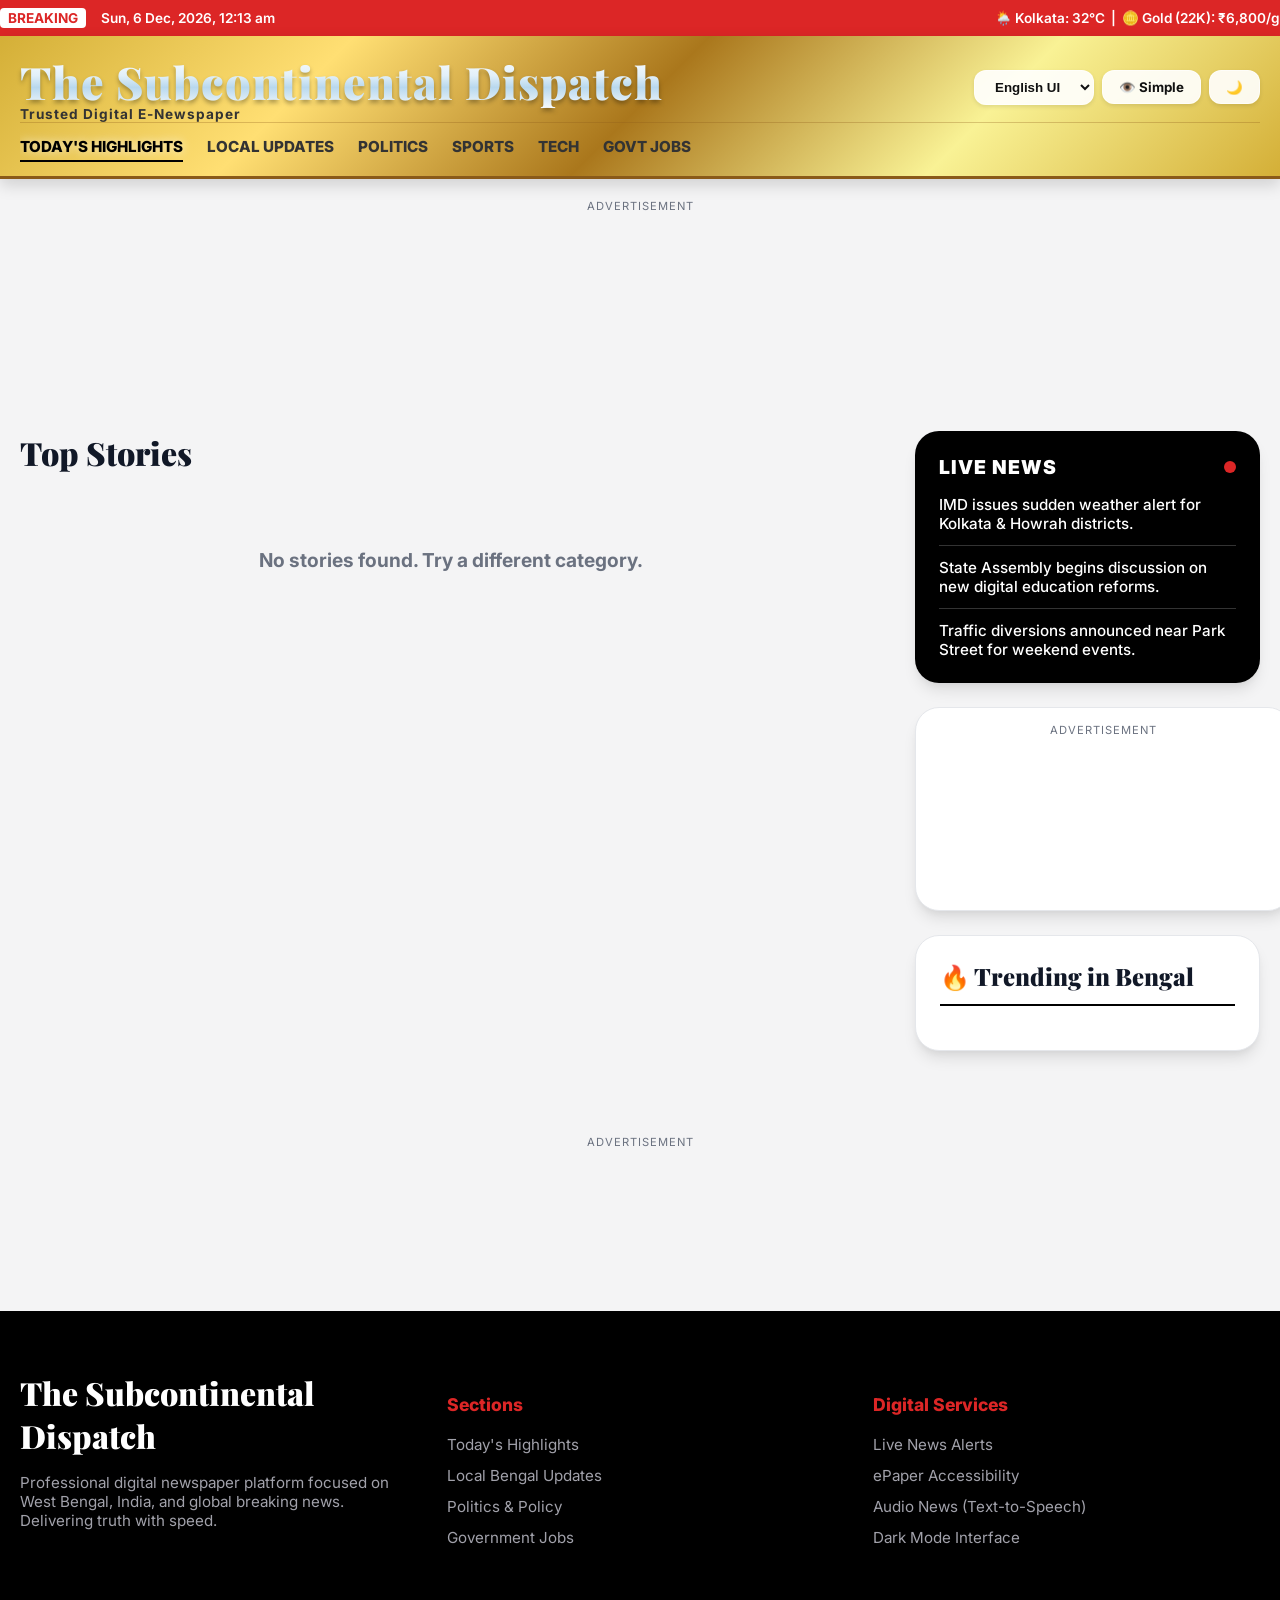
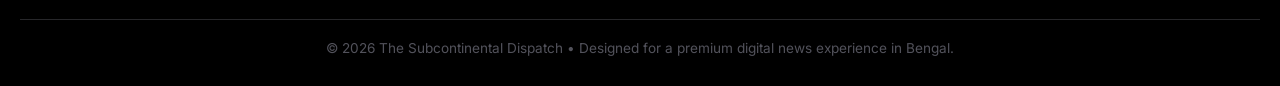
==== index.html @ 753c2399 "Update index.html" ====
<!DOCTYPE html>
<html lang="en">
<head>
<!-- Google tag (gtag.js) -->
<script async src="https://www.googletagmanager.com/gtag/js?id=G-KB0EJKP7YX"></script>
<script>
  window.dataLayer = window.dataLayer || [];
  function gtag(){dataLayer.push(arguments);}
  gtag('js', new Date());

  gtag('config', 'G-KB0EJKP7YX');
</script>
    <meta charset="UTF-8">
    <meta name="viewport" content="width=device-width, initial-scale=1.0">
    <title>The Subcontinental Dispatch | Premium Digital E-Newspaper</title>
    <link rel="preconnect" href="https://fonts.googleapis.com">
    <link rel="preconnect" href="https://fonts.gstatic.com" crossorigin>
    <link href="https://fonts.googleapis.com/css2?family=Playfair+Display:ital,wght@0,700;0,900;1,700&family=Inter:wght@400;500;600;700;900&family=Tiro+Bangla:ital@0;1&display=swap" rel="stylesheet">

    <style>
        :root {
            --bg: #f4f4f5; /* Softer modern background */
            --surface: #ffffff;
            --text-main: #111827;
            --text-muted: #6b7280;
            --border: #e5e7eb;
            --primary: #000000;
            --accent: #dc2626; /* Premium Breaking Red */
            --radius: 16px;
            --radius-lg: 24px;
            --shadow: 0 10px 15px -3px rgba(0,0,0,0.1), 0 4px 6px -2px rgba(0,0,0,0.05);
        }

        [data-theme="dark"] {
            --bg: #09090b; --surface: #18181b; --text-main: #f9fafb; --text-muted: #a1a1aa; --border: #27272a; --primary: #ffffff;
        }

        body.simple-mode { font-size: 120%; --radius: 8px; --radius-lg: 12px; }
        body.simple-mode .news-grid { grid-template-columns: 1fr !important; }

        body {
            font-family: 'Inter', 'Tiro Bangla', sans-serif;
            background-color: var(--bg); color: var(--text-main);
            margin: 0; padding: 0; transition: background-color 0.3s, color 0.3s;
        }

        a { text-decoration: none; color: inherit; }
        ul { list-style: none; padding: 0; margin: 0; }
        button { cursor: pointer; border: none; outline: none; font-family: 'Inter', sans-serif;}
        .container { max-width: 1280px; margin: 0 auto; padding: 0 20px; }

        /* 1. NEW TOP BREAKING BAR */
        .breaking-bar {
            background-color: var(--accent); color: white; font-size: 0.85rem; padding: 8px 0;
            display: flex; justify-content: space-between; align-items: center; font-weight: 600;
        }
        .breaking-bar span { display: flex; gap: 15px; align-items: center; }

        /* 2. HEADER (Kept your premium gold) */
        header { 
            position: sticky; top: 0; z-index: 100; 
            background: linear-gradient(135deg, #D4AF37 0%, #FFDF73 25%, #AA771C 50%, #F9F295 75%, #D4AF37 100%);
            border-bottom: 3px solid #8A5A19; box-shadow: 0 6px 15px rgba(0, 0, 0, 0.15);
        }

        .logo { 
            font-family: 'Playfair Display', serif; font-size: 2.8rem; font-weight: 900; letter-spacing: 1px; 
            background: linear-gradient(180deg, #FFFFFF 0%, #E2F0F9 40%, #B8D8EE 60%, #FFFFFF 100%);
            -webkit-background-clip: text; -webkit-text-fill-color: transparent;
            filter: drop-shadow(0px 3px 2px rgba(0,0,0,0.3));
        }

        .nav-actions { display: flex; gap: 8px; align-items: center; }
        .nav-actions button, .nav-actions select { 
            padding: 8px 16px; border-radius: 12px; border: 1px solid rgba(255,255,255,0.6); 
            background: rgba(255, 255, 255, 0.9); color: #111; font-weight: 700; box-shadow: 0 2px 4px rgba(0,0,0,0.1);
        }

        .category-nav { 
            display: flex; gap: 24px; overflow-x: auto; padding: 14px 0; border-top: 1px solid rgba(138, 90, 25, 0.3); scrollbar-width: none; 
        }
        .category-nav li { 
            font-weight: 800; font-size: 0.95rem; cursor: pointer; color: #333333; text-transform: uppercase; 
        }
        .category-nav li.active { color: #000000; text-shadow: 0 0 10px rgba(255, 255, 255, 0.8); border-bottom: 2px solid #000; padding-bottom: 4px;}

        /* 3. MAIN LAYOUT & GRID */
        .main-layout { display: grid; grid-template-columns: 1fr; gap: 32px; padding: 40px 20px; max-width: 1280px; margin: 0 auto; }
        @media (min-width: 1024px) { .main-layout { grid-template-columns: 2.5fr 1fr; } }

        .news-grid { display: grid; grid-template-columns: 1fr; gap: 24px; }
        @media (min-width: 768px) { .news-grid { grid-template-columns: repeat(2, 1fr); } }

        /* 4. MODERN CARDS */
        .card { 
            background: var(--surface); border-radius: var(--radius); overflow: hidden; 
            border: 1px solid var(--border); transition: all 0.3s ease; position: relative;
        }
        .card:hover { transform: translateY(-6px); box-shadow: var(--shadow); }
        .card-img { width: 100%; height: 220px; object-fit: cover; background: var(--border); }
        .card-tag { position: absolute; top: 16px; left: 16px; background: var(--accent); color: white; padding: 4px 12px; border-radius: 20px; font-size: 0.75rem; font-weight: 800; text-transform: uppercase; z-index: 10; }

        .card-content { padding: 20px; display: flex; flex-direction: column; height: calc(100% - 220px); box-sizing: border-box; }
        .card-title { font-family: 'Playfair Display', serif; font-size: 1.4rem; margin: 0 0 12px 0; line-height: 1.3; font-weight: 900;}
        .card-summary { font-size: 0.95rem; color: var(--text-muted); margin-bottom: 20px; display: -webkit-box; -webkit-line-clamp: 2; -webkit-box-orient: vertical; overflow: hidden; line-height: 1.6;}
        .card-footer { margin-top: auto; display: flex; justify-content: space-between; align-items: center; }
        .read-btn { background: var(--primary); color: var(--bg); padding: 8px 16px; border-radius: 8px; font-weight: 600; font-size: 0.85rem;}

        /* 5. HERO CARD (From the React UI) */
        .card.hero { grid-column: 1 / -1; display: block; border: none; box-shadow: var(--shadow); border-radius: var(--radius-lg); height: 450px; }
        .card.hero .card-img { height: 100%; width: 100%; position: absolute; top: 0; left: 0; }
        .hero-overlay { position: absolute; inset: 0; background: linear-gradient(to top, rgba(0,0,0,0.95) 0%, rgba(0,0,0,0.4) 50%, transparent 100%); z-index: 1; }
        .hero-content { position: absolute; bottom: 0; left: 0; padding: 40px; z-index: 2; color: white; width: 100%; box-sizing: border-box;}
        .hero-content .card-title { color: white; font-size: 2.5rem; max-width: 800px; text-shadow: 0 2px 4px rgba(0,0,0,0.5); }
        .hero-content .card-summary { color: #e5e7eb; max-width: 600px; font-size: 1.1rem; }

        /* 6. SIDEBAR & LIVE NEWS BOX */
        .sidebar-section { background: var(--surface); border-radius: var(--radius-lg); padding: 24px; border: 1px solid var(--border); margin-bottom: 24px; box-shadow: var(--shadow); }
        .sidebar-section h3 { font-family: 'Playfair Display', serif; margin-top: 0; border-bottom: 2px solid var(--primary); padding-bottom: 12px; margin-bottom: 20px; font-size: 1.5rem; font-weight: 900;}

        .live-box { background: #000000; color: white; border-radius: var(--radius-lg); padding: 24px; margin-bottom: 24px; box-shadow: var(--shadow); }
        [data-theme="dark"] .live-box { background: #111; border: 1px solid #333; }
        .live-header { display: flex; justify-content: space-between; align-items: center; margin-bottom: 16px; }
        .live-pulse { width: 12px; height: 12px; background: var(--accent); border-radius: 50%; animation: pulse 2s infinite; }
        @keyframes pulse { 0% { box-shadow: 0 0 0 0 rgba(220, 38, 38, 0.7); } 70% { box-shadow: 0 0 0 10px rgba(220, 38, 38, 0); } 100% { box-shadow: 0 0 0 0 rgba(220, 38, 38, 0); } }
        .live-item { border-bottom: 1px solid #333; padding-bottom: 12px; margin-bottom: 12px; font-size: 0.95rem; font-weight: 500; }
        .live-item:last-child { border-bottom: none; margin-bottom: 0; padding-bottom: 0; }

        /* 7. PREMIUM FOOTER */
        footer { background: #000000; color: white; padding: 60px 20px 30px; margin-top: 40px; }
        [data-theme="dark"] footer { background: #050505; border-top: 1px solid #222; }
        .footer-grid { display: grid; grid-template-columns: 1fr; gap: 40px; max-width: 1280px; margin: 0 auto; }
        @media (min-width: 768px) { .footer-grid { grid-template-columns: repeat(3, 1fr); } }
        .footer-logo { font-family: 'Playfair Display', serif; font-size: 2rem; font-weight: 900; margin-bottom: 16px; }
        .footer-col h4 { font-size: 1.1rem; font-weight: 800; margin-bottom: 20px; color: var(--accent); }
        .footer-col p, .footer-col li { color: #a1a1aa; font-size: 0.95rem; margin-bottom: 12px; }
        .footer-bottom { text-align: center; color: #52525b; font-size: 0.85rem; margin-top: 60px; padding-top: 20px; border-top: 1px solid #27272a; }

        /* Modals and Loaders */
        .modal-overlay { position: fixed; top: 0; left: 0; width: 100%; height: 100%; background: var(--bg); z-index: 2000; overflow-y: auto; display: none; }
        .modal-overlay.active { display: block; }
        .modal-header { display: flex; justify-content: space-between; padding: 16px 24px; border-bottom: 1px solid var(--border); position: sticky; top: 0; background: var(--bg); z-index: 2000; }
        .modal-content { max-width: 800px; margin: 40px auto; padding: 0 24px; }
        .modal-content h1 { font-family: 'Playfair Display', serif; font-size: 2.5rem; margin-bottom: 16px; font-weight: 900;}
        .voice-btn { background: var(--accent); color: white; padding: 12px 24px; border-radius: 20px; font-weight: bold; display: flex; align-items: center; gap: 8px; margin-bottom: 20px; box-shadow: var(--shadow); }
        .loader { grid-column: 1/-1; text-align: center; padding: 50px; font-weight: bold; color: var(--text-muted); font-size: 1.2rem;}

        .ad-container { text-align: center; padding: 20px 0; width: 100%; }
        .ad-label { font-size: 0.7rem; color: var(--text-muted); text-transform: uppercase; letter-spacing: 1px; display: block; margin-bottom: 8px;}
    </style>
    <script src="https://cdn.onesignal.com/sdks/web/v16/OneSignalSDK.page.js" defer></script>
<script>
  window.OneSignalDeferred = window.OneSignalDeferred || [];
  OneSignalDeferred.push(async function(OneSignal) {
    await OneSignal.init({
      appId: "1aeb177b-0a74-4d6c-85bf-d0d365ae7881",
    });
  });
</script>
</head>
<body>

    <div class="breaking-bar container">
        <span>
            <strong style="background: white; color: var(--accent); padding: 2px 8px; border-radius: 4px;">BREAKING</strong>
            <span id="liveDateTime">📅 Loading time...</span>
        </span>
        <span class="hidden-mobile">
            🌦️ Kolkata: 32°C &nbsp;|&nbsp; 🪙 Gold (22K): ₹6,800/g
        </span>
    </div>

    <header>
        <div class="container" style="padding-top: 16px;">
            <div style="display: flex; justify-content: space-between; align-items: center;">
                <div>
                    <div class="logo">The Subcontinental Dispatch</div>
                    <div style="color: #333; font-size: 0.85rem; font-weight: 700; margin-top:-5px; letter-spacing: 1px;">Trusted Digital E-Newspaper</div>
                </div>
<div class="nav-actions">
                    <select id="uiLangSelector" onchange="switchUILanguage(event)">
                        <option value="en">English UI</option>
                        <option value="bn">বাংলা UI</option>
                        <option value="hi">हिंदी UI</option>
                    </select>
                    <button onclick="toggleSimpleMode()" id="simpleBtn" title="Simple Mode">👁️ <span data-i18n="simple">Simple</span></button>
                    <button onclick="toggleTheme()" id="themeToggle" title="Dark Mode">🌙</button>
                </div>
            </div>

            <ul class="category-nav" id="navMenu">
                <li class="active" onclick="setCategory('India news', this)" data-i18n="highlights">Today's Highlights</li>
                <li onclick="setCategory('West Bengal', this)" data-i18n="local">Local Update</li>
                <li onclick="setCategory('Politics', this)" data-i18n="politics">Politics</li>
                <li onclick="setCategory('Sports', this)" data-i18n="sports">Sports</li>
                <li onclick="setCategory('Technology', this)" data-i18n="tech">Technology</li>
                <li onclick="setCategory('Jobs education', this)" data-i18n="jobs">Govt Jobs</li>
            </ul>
        </div>
    </header>

    <div class="ad-container container">
        <span class="ad-label">Advertisement</span><!-- BEGIN AADS AD UNIT 2437791 -->

<div id="frame" style="width: 100%;margin: auto;position: relative; z-index: 99998;">
          <iframe data-aa='2437791' src='//acceptable.a-ads.com/2437791/?size=Adaptive'
                            style='border:0; padding:0; width:70%; height:auto; overflow:hidden;display: block;margin: auto'></iframe>
        </div>

<!-- END AADS AD UNIT 2437791 -->

    </div>

    <main class="main-layout">

        <div>
            <div style="display: flex; justify-content: space-between; align-items: center; margin-bottom: 24px;">
                <h2 style="font-family: 'Playfair Display', serif; font-size: 2rem; font-weight: 900; margin:0;">Top Stories</h2>
            </div>
            <div class="news-grid" id="mainGrid">
                <div class="loader" data-i18n="loading">Fetching regional updates...</div>
            </div>
        </div>

        <aside class="sidebar">

            <div class="live-box">
                <div class="live-header">
                    <h3 style="margin:0; font-family: 'Inter', sans-serif; font-weight: 900; font-size: 1.2rem; letter-spacing: 1px;">LIVE NEWS</h3>
                    <div class="live-pulse"></div>
                </div>
                <div class="live-item">IMD issues sudden weather alert for Kolkata & Howrah districts.</div>
                <div class="live-item">State Assembly begins discussion on new digital education reforms.</div>
                <div class="live-item">Traffic diversions announced near Park Street for weekend events.</div>
            </div>

            <div class="sidebar-section ad-container" style="padding: 15px;">
                <span class="ad-label">Advertisement</span>
<!-- BEGIN AADS AD UNIT 2437495 -->

<div id="frame" style="width: 100%;margin: auto;position: relative; z-index: 99998;">
          <iframe data-aa='2437495' src='//acceptable.a-ads.com/2437495/?size=Adaptive'
                            style='border:0; padding:0; width:70%; height:auto; overflow:hidden;display: block;margin: auto'></iframe>
        </div>

<!-- END AADS AD UNIT 2437495 -->
            </div>

            <div class="sidebar-section">
                <h3 data-i18n="trending">🔥 Trending in Bengal</h3>
                <div id="trendingSidebar">
                    </div>
            </div>
        </aside>
    </main>

    <div class="ad-container container">
        <span class="ad-label">Advertisement</span>
        <div id="aads-2436973" style="width: 100%; margin: 0 auto; position: relative; z-index: 99999;">
            <iframe data-aa="2436973" src="//acceptable.a-ads.com/2436973?size=Adaptive" style="border:0px; padding:0; width:100%; height:90px; overflow:hidden; background-color: transparent;"></iframe>
        </div>
    </div>

    <footer>
        <div class="footer-grid">
            <div class="footer-col">
                <div class="footer-logo">The Subcontinental Dispatch</div>
                <p>Professional digital newspaper platform focused on West Bengal, India, and global breaking news. Delivering truth with speed.</p>
            </div>
            <div class="footer-col">
                <h4>Sections</h4>
                <ul>
                    <li>Today's Highlights</li>
                    <li>Local Bengal Updates</li>
                    <li>Politics & Policy</li>
                    <li>Government Jobs</li>
                </ul>
            </div>
            <div class="footer-col">
                <h4>Digital Services</h4>
                <ul>
                    <li>Live News Alerts</li>
                    <li>ePaper Accessibility</li>
                    <li>Audio News (Text-to-Speech)</li>
                    <li>Dark Mode Interface</li>
                </ul>
            </div>
        </div>
        <div class="footer-bottom">
            © 2026 The Subcontinental Dispatch • Designed for a premium digital news experience in Bengal.
        </div>
    </footer>

    <div id="articleModal" class="modal-overlay">
        <div class="modal-header">
            <div class="logo" style="font-size: 1.5rem; background: var(--primary); -webkit-text-fill-color: var(--bg);">The Subcontinental Dispatch</div>
            <button onclick="closeModal()" style="font-size: 1.5rem; background:none; border:none; color:var(--text-main);">✕</button>
        </div>
        <div class="modal-content">
            <h1 id="modalTitle">Article Title</h1>
            <button class="voice-btn" onclick="readAloud()" id="voiceBtn">
                🔊 <span data-i18n="listen">Listen to Article</span>
            </button>
            <div class="card-img" id="modalImg" style="height: 400px; margin-bottom: 30px; border-radius: var(--radius-lg); display:none;"></div>
            <div class="modal-body" id="modalBody" style="font-size: 1.15rem; line-height: 1.8;"></div>
        </div>
    </div>

<script>
  // --- 1. UI DICTIONARY ---
    const dictionary = {
        en: {
            highlights: "Today's Highlights", politics: "Politics", sports: "Sports",
            local: "Local Updates", jobs: "Govt Jobs", tech: "Tech", simple: "Simple", 
            listen: "Listen to Article", loading: "Fetching live updates...",
            trending: "🔥 Trending in Bengal", read_more: "Read full story"
        },
        bn: {
            highlights: "আজকের হাইলাইটস", politics: "রাজনীতি", sports: "খেলাধুলা",
            local: "স্থানীয় খবর", jobs: "সরকারি চাকরি", tech: "প্রযুক্তি", simple: "সহজ মোড", 
            listen: "খবরটি শুনুন", loading: "খবর লোড হচ্ছে...",
            trending: "🔥 ট্রেন্ডিং", read_more: "বিস্তারিত পড়ুন"
        },
        hi: {
            highlights: "आज की मुख्य खबरें", politics: "राजनीति", sports: "खेल",
            local: "स्थानीय खबरें", jobs: "सरकारी नौकरी", tech: "प्रौद्योगिकी", simple: "सरल मोड", 
            listen: "खबर सुनें", loading: "लाइव अपडेट प्राप्त कर रहे हैं...",
            trending: "🔥 बंगाल में ट्रेंडिंग", read_more: "पूरी कहानी पढ़ें"
        }
    };

    // Check Chrome Storage for saved language, default to English
    let currentUILang = localStorage.getItem('gazette_lang') || 'en';
    let utterance = null;

    function applyTranslations() {
        document.querySelectorAll('[data-i18n]').forEach(el => {
            const key = el.getAttribute('data-i18n');
            if(dictionary[currentUILang][key]) el.innerText = dictionary[currentUILang][key];
        });
    }

    function switchUILanguage(event) {
        currentUILang = event.target.value;
        localStorage.setItem('gazette_lang', currentUILang); // Save to browser
        applyTranslations();
        fetchNews(currentCategory);
    }

    function toggleSimpleMode() {
        document.body.classList.toggle('simple-mode');
        localStorage.setItem('gazette_simple', document.body.classList.contains('simple-mode'));
    }
    if (localStorage.getItem('gazette_simple') === 'true') toggleSimpleMode();

    function toggleTheme() {
        const body = document.documentElement;
        const newTheme = body.getAttribute('data-theme') === 'dark' ? 'light' : 'dark';
        body.setAttribute('data-theme', newTheme);
        localStorage.setItem('gazette_theme', newTheme);
    }
    if (localStorage.getItem('gazette_theme') === 'dark') document.documentElement.setAttribute('data-theme', 'dark');

    // --- FETCH LOGIC ---
    const GNEWS_KEY = '8d2a825a10e2836e5c8a26affa038680';
    const NEWSDATA_KEY = 'pub_9410f56733d649d0bd05e1204efae7ee';
    let currentCategory = 'India news';

    function setCategory(category, el) {
        document.querySelectorAll('#navMenu li').forEach(li => li.classList.remove('active'));
        if(el) el.classList.add('active');
        currentCategory = category;
        fetchNews(category);
    }

    async function fetchNews(query) {
        document.getElementById('mainGrid').innerHTML = `<div class="loader" data-i18n="loading">${dictionary[currentUILang].loading}</div>`;

        // Both APIs directly support 'en', 'bn', and 'hi'
        const langCode = currentUILang; 
        const safeQuery = encodeURIComponent(query); // Encodes spaces safely for the API

        try {
            const [gnews, newsdata] = await Promise.allSettled([
                fetch(`https://gnews.io/api/v4/search?q=${safeQuery}&lang=${langCode}&country=in&apikey=${GNEWS_KEY}`, { cache: 'no-store' }).then(r=>r.json()),
                fetch(`https://newsdata.io/api/1/news?apikey=${NEWSDATA_KEY}&q=${safeQuery}&language=${langCode}&country=in`, { cache: 'no-store' }).then(r=>r.json())
            ]);

            let articles = [];
            if(gnews.status === 'fulfilled' && gnews.value.articles) {
                articles.push(...gnews.value.articles.map(a => ({ title: a.title, source: a.source.name, url: a.url, img: a.image, content: a.content || a.description })));
            }
            if(newsdata.status === 'fulfilled' && newsdata.value.results) {
                articles.push(...newsdata.value.results.map(a => ({ title: a.title, source: a.source_id, url: a.link, img: a.image_url, content: a.description })));
            }

            articles = articles.filter(a => a.title);
            renderArticles(articles);
        } catch (e) {
            document.getElementById('mainGrid').innerHTML = '<div class="loader">Failed to load news. API quotas may be exceeded.</div>';
        }
    }

    // --- RENDER COMBINED ---
    function renderArticles(articles) {
        const grid = document.getElementById('mainGrid');
        const sidebar = document.getElementById('trendingSidebar');
        grid.innerHTML = ''; sidebar.innerHTML = '';

        if(articles.length === 0) {
            grid.innerHTML = `<div class="loader">No stories found. Try a different category.</div>`; return;
        }

        articles.slice(0, 8).forEach((article, idx) => {
            const el = document.createElement('div');
            const safeArticle = JSON.stringify(article).replace(/'/g, "&#39;");

            if (idx === 0) {
                el.className = 'card hero';
                const imgStyle = article.img ? `background: url(${article.img}) center/cover;` : `background: #333;`;
                el.innerHTML = `
                    <div class="card-img" style="${imgStyle}"></div>
                    <div class="hero-overlay"></div>
                    <div class="card-tag">Top Story</div>
                    <div class="hero-content" style="cursor:pointer;" onclick='openArticle(${safeArticle})'>
                        <span style="color: var(--accent); font-weight: 800; text-transform: uppercase; letter-spacing: 1px; margin-bottom: 8px; display: block;">${article.source}</span>
                        <h2 class="card-title">${article.title}</h2>
                        <p class="card-summary">${article.content || ''}</p>
                    </div>
                `;
            } else {
                el.className = 'card';
                const imgHtml = article.img ? `<img src="${article.img}" class="card-img" loading="lazy">` : `<div class="card-img" style="display:flex;align-items:center;justify-content:center;color:#999;">No Image</div>`;
                el.innerHTML = `
                    <div style="position:relative; cursor:pointer;" onclick='openArticle(${safeArticle})'>
                        <span class="card-tag">${article.source}</span>
                        ${imgHtml}
                    </div>
                    <div class="card-content">
                        <h3 class="card-title" style="cursor:pointer; font-size:1.2rem;" onclick='openArticle(${safeArticle})'>${article.title}</h3>
                        <p class="card-summary">${article.content || ''}</p>
                        <div class="card-footer">
                            <span class="read-btn" style="cursor:pointer;" onclick='openArticle(${safeArticle})'>${dictionary[currentUILang].read_more} →</span>
                        </div>
                    </div>
                `;
            }
            grid.appendChild(el);
        });

        articles.slice(8, 13).forEach((article, i) => {
            sidebar.innerHTML += `
            <div style="display: flex; gap: 16px; padding: 16px 0; border-bottom: 1px solid var(--border); cursor:pointer; align-items: center;" onclick="window.open('${article.url}')">
                <span style="font-size: 1.5rem; font-weight: 900; color: var(--border);">0${i + 1}</span>
                <div>
                    <h4 style="margin: 0 0 4px 0; font-size: 0.95rem; line-height: 1.4;">${article.title}</h4>
                    <span style="font-size:0.75rem; color:var(--accent); font-weight:bold;">${article.source}</span>
                </div>
            </div>`;
        });
    }

    function readAloud() {
        const text = document.getElementById('modalBody').innerText || document.getElementById('modalTitle').innerText;
        if(window.speechSynthesis.speaking) {
            window.speechSynthesis.cancel();
            document.getElementById('voiceBtn').innerHTML = `🔊 <span data-i18n="listen">${dictionary[currentUILang].listen}</span>`;
            return;
        }
        utterance = new SpeechSynthesisUtterance(text);

        // Dynamic Voice Language Support
        let locale = 'en-IN';
        if(currentUILang === 'bn') locale = 'bn-IN';
        if(currentUILang === 'hi') locale = 'hi-IN';
        utterance.lang = locale; 

        window.speechSynthesis.speak(utterance);
        document.getElementById('voiceBtn').innerHTML = `⏸️ Stop Listening`;
        utterance.onend = () => { document.getElementById('voiceBtn').innerHTML = `🔊 <span data-i18n="listen">${dictionary[currentUILang].listen}</span>`; };
    }

    function openArticle(article) {
        document.getElementById('modalTitle').innerText = article.title;
        const imgEl = document.getElementById('modalImg');
        if (article.img) { imgEl.style.background = `url(${article.img}) center/cover no-repeat`; imgEl.style.display = 'block'; } 
        else { imgEl.style.display = 'none'; }
        document.getElementById('modalBody').innerHTML = article.content ? article.content + `<br><br><a href="${article.url}" target="_blank" style="color:var(--accent); font-weight:bold;">${dictionary[currentUILang].read_more} on Original Site →</a>` : `<a href="${article.url}" target="_blank" style="color:var(--accent); font-weight:bold;">${dictionary[currentUILang].read_more} on Original Site →</a>`;
        document.getElementById('articleModal').classList.add('active');
        document.body.style.overflow = 'hidden';
    }

    function closeModal() {
        document.getElementById('articleModal').classList.remove('active');
        document.body.style.overflow = 'auto';
        if(window.speechSynthesis) window.speechSynthesis.cancel();
    }

    function updateClock() {
        const now = new Date();
        const options = { weekday: 'short', year: 'numeric', month: 'short', day: 'numeric', hour: '2-digit', minute: '2-digit' };
        let locale = 'en-IN';
        if(currentUILang === 'bn') locale = 'bn-IN';
        if(currentUILang === 'hi') locale = 'hi-IN';
        document.getElementById('liveDateTime').innerText = now.toLocaleString(locale, options);
    }

    setInterval(updateClock, 1000); updateClock();

    // Boot up the page with saved settings
    window.onload = () => {
        document.getElementById('uiLangSelector').value = currentUILang;
        applyTranslations();
        fetchNews(currentCategory);
    };
    </script>

</body>
</html>
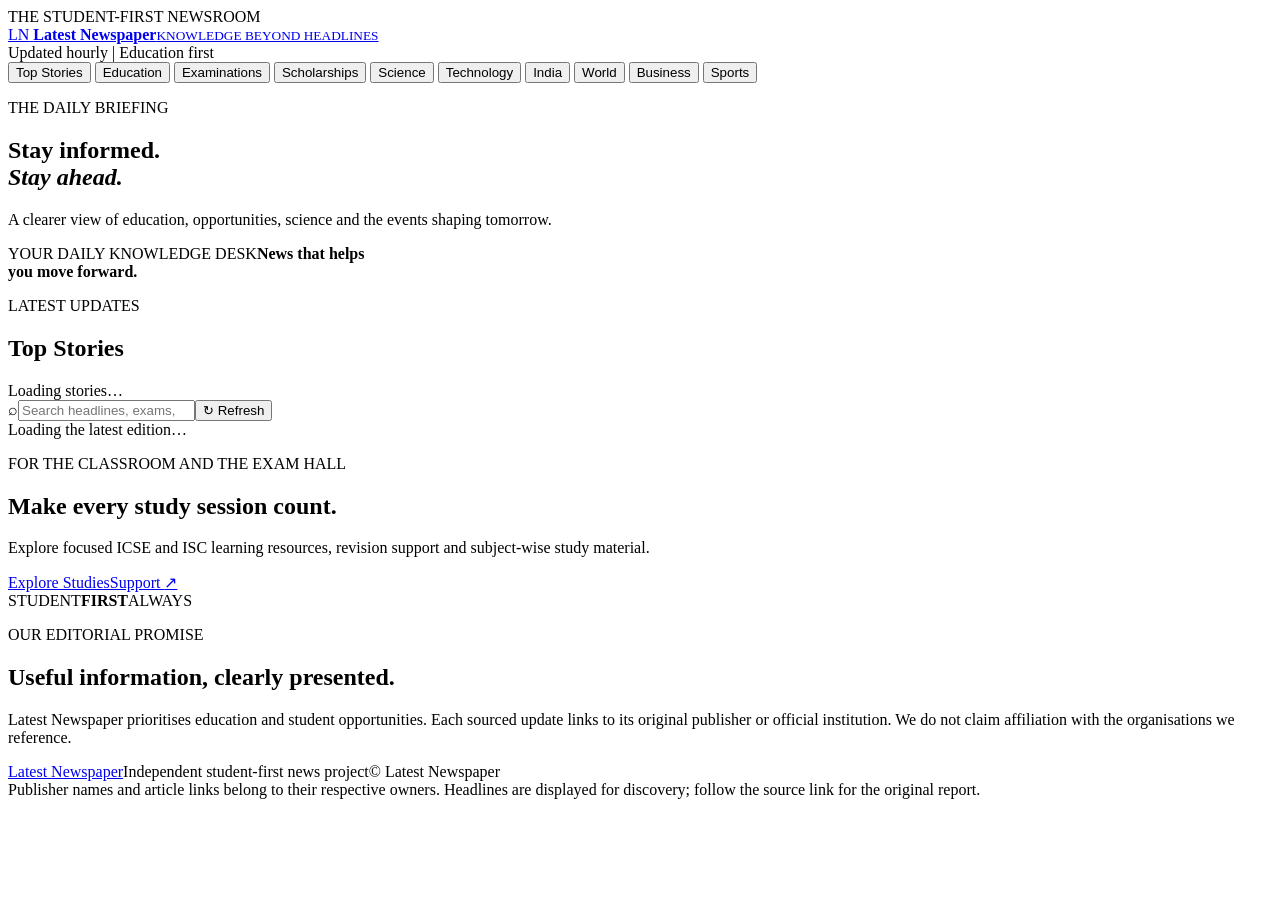
==== commit 17d03096: "Rebuild Latest Newspaper frontend from scratch" ====
--- a/index.html
+++ b/index.html
@@ -1,519 +1,60 @@
-<!DOCTYPE html>
+<!doctype html>
 <html lang="en">
 <head>
-<!-- Google tag (gtag.js) -->
-<script async src="https://www.googletagmanager.com/gtag/js?id=G-KB0EJKP7YX"></script>
-<script>
-  window.dataLayer = window.dataLayer || [];
-  function gtag(){dataLayer.push(arguments);}
-  gtag('js', new Date());
-
-  gtag('config', 'G-KB0EJKP7YX');
-</script>
-    <meta charset="UTF-8">
-    <meta name="viewport" content="width=device-width, initial-scale=1.0">
-    <title>The Subcontinental Dispatch | Premium Digital E-Newspaper</title>
-    <link rel="preconnect" href="https://fonts.googleapis.com">
-    <link rel="preconnect" href="https://fonts.gstatic.com" crossorigin>
-    <link href="https://fonts.googleapis.com/css2?family=Playfair+Display:ital,wght@0,700;0,900;1,700&family=Inter:wght@400;500;600;700;900&family=Tiro+Bangla:ital@0;1&display=swap" rel="stylesheet">
-
-    <style>
-        :root {
-            --bg: #f4f4f5; /* Softer modern background */
-            --surface: #ffffff;
-            --text-main: #111827;
-            --text-muted: #6b7280;
-            --border: #e5e7eb;
-            --primary: #000000;
-            --accent: #dc2626; /* Premium Breaking Red */
-            --radius: 16px;
-            --radius-lg: 24px;
-            --shadow: 0 10px 15px -3px rgba(0,0,0,0.1), 0 4px 6px -2px rgba(0,0,0,0.05);
-        }
-
-        [data-theme="dark"] {
-            --bg: #09090b; --surface: #18181b; --text-main: #f9fafb; --text-muted: #a1a1aa; --border: #27272a; --primary: #ffffff;
-        }
-
-        body.simple-mode { font-size: 120%; --radius: 8px; --radius-lg: 12px; }
-        body.simple-mode .news-grid { grid-template-columns: 1fr !important; }
-
-        body {
-            font-family: 'Inter', 'Tiro Bangla', sans-serif;
-            background-color: var(--bg); color: var(--text-main);
-            margin: 0; padding: 0; transition: background-color 0.3s, color 0.3s;
-        }
-
-        a { text-decoration: none; color: inherit; }
-        ul { list-style: none; padding: 0; margin: 0; }
-        button { cursor: pointer; border: none; outline: none; font-family: 'Inter', sans-serif;}
-        .container { max-width: 1280px; margin: 0 auto; padding: 0 20px; }
-
-        /* 1. NEW TOP BREAKING BAR */
-        .breaking-bar {
-            background-color: var(--accent); color: white; font-size: 0.85rem; padding: 8px 0;
-            display: flex; justify-content: space-between; align-items: center; font-weight: 600;
-        }
-        .breaking-bar span { display: flex; gap: 15px; align-items: center; }
-
-        /* 2. HEADER (Kept your premium gold) */
-        header { 
-            position: sticky; top: 0; z-index: 100; 
-            background: linear-gradient(135deg, #D4AF37 0%, #FFDF73 25%, #AA771C 50%, #F9F295 75%, #D4AF37 100%);
-            border-bottom: 3px solid #8A5A19; box-shadow: 0 6px 15px rgba(0, 0, 0, 0.15);
-        }
-
-        .logo { 
-            font-family: 'Playfair Display', serif; font-size: 2.8rem; font-weight: 900; letter-spacing: 1px; 
-            background: linear-gradient(180deg, #FFFFFF 0%, #E2F0F9 40%, #B8D8EE 60%, #FFFFFF 100%);
-            -webkit-background-clip: text; -webkit-text-fill-color: transparent;
-            filter: drop-shadow(0px 3px 2px rgba(0,0,0,0.3));
-        }
-
-        .nav-actions { display: flex; gap: 8px; align-items: center; }
-        .nav-actions button, .nav-actions select { 
-            padding: 8px 16px; border-radius: 12px; border: 1px solid rgba(255,255,255,0.6); 
-            background: rgba(255, 255, 255, 0.9); color: #111; font-weight: 700; box-shadow: 0 2px 4px rgba(0,0,0,0.1);
-        }
-
-        .category-nav { 
-            display: flex; gap: 24px; overflow-x: auto; padding: 14px 0; border-top: 1px solid rgba(138, 90, 25, 0.3); scrollbar-width: none; 
-        }
-        .category-nav li { 
-            font-weight: 800; font-size: 0.95rem; cursor: pointer; color: #333333; text-transform: uppercase; 
-        }
-        .category-nav li.active { color: #000000; text-shadow: 0 0 10px rgba(255, 255, 255, 0.8); border-bottom: 2px solid #000; padding-bottom: 4px;}
-
-        /* 3. MAIN LAYOUT & GRID */
-        .main-layout { display: grid; grid-template-columns: 1fr; gap: 32px; padding: 40px 20px; max-width: 1280px; margin: 0 auto; }
-        @media (min-width: 1024px) { .main-layout { grid-template-columns: 2.5fr 1fr; } }
-
-        .news-grid { display: grid; grid-template-columns: 1fr; gap: 24px; }
-        @media (min-width: 768px) { .news-grid { grid-template-columns: repeat(2, 1fr); } }
-
-        /* 4. MODERN CARDS */
-        .card { 
-            background: var(--surface); border-radius: var(--radius); overflow: hidden; 
-            border: 1px solid var(--border); transition: all 0.3s ease; position: relative;
-        }
-        .card:hover { transform: translateY(-6px); box-shadow: var(--shadow); }
-        .card-img { width: 100%; height: 220px; object-fit: cover; background: var(--border); }
-        .card-tag { position: absolute; top: 16px; left: 16px; background: var(--accent); color: white; padding: 4px 12px; border-radius: 20px; font-size: 0.75rem; font-weight: 800; text-transform: uppercase; z-index: 10; }
-
-        .card-content { padding: 20px; display: flex; flex-direction: column; height: calc(100% - 220px); box-sizing: border-box; }
-        .card-title { font-family: 'Playfair Display', serif; font-size: 1.4rem; margin: 0 0 12px 0; line-height: 1.3; font-weight: 900;}
-        .card-summary { font-size: 0.95rem; color: var(--text-muted); margin-bottom: 20px; display: -webkit-box; -webkit-line-clamp: 2; -webkit-box-orient: vertical; overflow: hidden; line-height: 1.6;}
-        .card-footer { margin-top: auto; display: flex; justify-content: space-between; align-items: center; }
-        .read-btn { background: var(--primary); color: var(--bg); padding: 8px 16px; border-radius: 8px; font-weight: 600; font-size: 0.85rem;}
-
-        /* 5. HERO CARD (From the React UI) */
-        .card.hero { grid-column: 1 / -1; display: block; border: none; box-shadow: var(--shadow); border-radius: var(--radius-lg); height: 450px; }
-        .card.hero .card-img { height: 100%; width: 100%; position: absolute; top: 0; left: 0; }
-        .hero-overlay { position: absolute; inset: 0; background: linear-gradient(to top, rgba(0,0,0,0.95) 0%, rgba(0,0,0,0.4) 50%, transparent 100%); z-index: 1; }
-        .hero-content { position: absolute; bottom: 0; left: 0; padding: 40px; z-index: 2; color: white; width: 100%; box-sizing: border-box;}
-        .hero-content .card-title { color: white; font-size: 2.5rem; max-width: 800px; text-shadow: 0 2px 4px rgba(0,0,0,0.5); }
-        .hero-content .card-summary { color: #e5e7eb; max-width: 600px; font-size: 1.1rem; }
-
-        /* 6. SIDEBAR & LIVE NEWS BOX */
-        .sidebar-section { background: var(--surface); border-radius: var(--radius-lg); padding: 24px; border: 1px solid var(--border); margin-bottom: 24px; box-shadow: var(--shadow); }
-        .sidebar-section h3 { font-family: 'Playfair Display', serif; margin-top: 0; border-bottom: 2px solid var(--primary); padding-bottom: 12px; margin-bottom: 20px; font-size: 1.5rem; font-weight: 900;}
-
-        .live-box { background: #000000; color: white; border-radius: var(--radius-lg); padding: 24px; margin-bottom: 24px; box-shadow: var(--shadow); }
-        [data-theme="dark"] .live-box { background: #111; border: 1px solid #333; }
-        .live-header { display: flex; justify-content: space-between; align-items: center; margin-bottom: 16px; }
-        .live-pulse { width: 12px; height: 12px; background: var(--accent); border-radius: 50%; animation: pulse 2s infinite; }
-        @keyframes pulse { 0% { box-shadow: 0 0 0 0 rgba(220, 38, 38, 0.7); } 70% { box-shadow: 0 0 0 10px rgba(220, 38, 38, 0); } 100% { box-shadow: 0 0 0 0 rgba(220, 38, 38, 0); } }
-        .live-item { border-bottom: 1px solid #333; padding-bottom: 12px; margin-bottom: 12px; font-size: 0.95rem; font-weight: 500; }
-        .live-item:last-child { border-bottom: none; margin-bottom: 0; padding-bottom: 0; }
-
-        /* 7. PREMIUM FOOTER */
-        footer { background: #000000; color: white; padding: 60px 20px 30px; margin-top: 40px; }
-        [data-theme="dark"] footer { background: #050505; border-top: 1px solid #222; }
-        .footer-grid { display: grid; grid-template-columns: 1fr; gap: 40px; max-width: 1280px; margin: 0 auto; }
-        @media (min-width: 768px) { .footer-grid { grid-template-columns: repeat(3, 1fr); } }
-        .footer-logo { font-family: 'Playfair Display', serif; font-size: 2rem; font-weight: 900; margin-bottom: 16px; }
-        .footer-col h4 { font-size: 1.1rem; font-weight: 800; margin-bottom: 20px; color: var(--accent); }
-        .footer-col p, .footer-col li { color: #a1a1aa; font-size: 0.95rem; margin-bottom: 12px; }
-        .footer-bottom { text-align: center; color: #52525b; font-size: 0.85rem; margin-top: 60px; padding-top: 20px; border-top: 1px solid #27272a; }
-
-        /* Modals and Loaders */
-        .modal-overlay { position: fixed; top: 0; left: 0; width: 100%; height: 100%; background: var(--bg); z-index: 2000; overflow-y: auto; display: none; }
-        .modal-overlay.active { display: block; }
-        .modal-header { display: flex; justify-content: space-between; padding: 16px 24px; border-bottom: 1px solid var(--border); position: sticky; top: 0; background: var(--bg); z-index: 2000; }
-        .modal-content { max-width: 800px; margin: 40px auto; padding: 0 24px; }
-        .modal-content h1 { font-family: 'Playfair Display', serif; font-size: 2.5rem; margin-bottom: 16px; font-weight: 900;}
-        .voice-btn { background: var(--accent); color: white; padding: 12px 24px; border-radius: 20px; font-weight: bold; display: flex; align-items: center; gap: 8px; margin-bottom: 20px; box-shadow: var(--shadow); }
-        .loader { grid-column: 1/-1; text-align: center; padding: 50px; font-weight: bold; color: var(--text-muted); font-size: 1.2rem;}
-
-        .ad-container { text-align: center; padding: 20px 0; width: 100%; }
-        .ad-label { font-size: 0.7rem; color: var(--text-muted); text-transform: uppercase; letter-spacing: 1px; display: block; margin-bottom: 8px;}
-    </style>
-    <script src="https://cdn.onesignal.com/sdks/web/v16/OneSignalSDK.page.js" defer></script>
-<script>
-  window.OneSignalDeferred = window.OneSignalDeferred || [];
-  OneSignalDeferred.push(async function(OneSignal) {
-    await OneSignal.init({
-      appId: "1aeb177b-0a74-4d6c-85bf-d0d365ae7881",
-    });
-  });
-</script>
+  <meta charset="utf-8">
+  <meta name="viewport" content="width=device-width,initial-scale=1">
+  <meta name="theme-color" content="#10233f">
+  <meta name="description" content="Latest Newspaper — student-first education, examinations, science and current affairs.">
+  <title>Latest Newspaper | Knowledge Beyond Headlines</title>
+  <link rel="preconnect" href="https://fonts.googleapis.com">
+  <link rel="preconnect" href="https://fonts.gstatic.com" crossorigin>
+  <link href="https://fonts.googleapis.com/css2?family=DM+Sans:wght@400;500;600;700;800&family=Playfair+Display:wght@600;700;800&display=swap" rel="stylesheet">
+  <link rel="stylesheet" href="./styles.css">
 </head>
 <body>
-
-    <div class="breaking-bar container">
-        <span>
-            <strong style="background: white; color: var(--accent); padding: 2px 8px; border-radius: 4px;">BREAKING</strong>
-            <span id="liveDateTime">📅 Loading time...</span>
-        </span>
-        <span class="hidden-mobile">
-            🌦️ Kolkata: 32°C &nbsp;|&nbsp; 🪙 Gold (22K): ₹6,800/g
-        </span>
+  <div class="topline"><div class="wrap topline-inner"><span>THE STUDENT-FIRST NEWSROOM</span><span id="today"></span></div></div>
+  <header class="masthead">
+    <div class="wrap masthead-inner">
+      <a class="brand" href="./" aria-label="Latest Newspaper home">
+        <span class="brand-mark">LN</span>
+        <span><strong>Latest Newspaper</strong><small>KNOWLEDGE BEYOND HEADLINES</small></span>
+      </a>
+      <div class="masthead-note"><span class="live-dot"></span> Updated hourly <span class="divider">|</span> Education first</div>
     </div>
-
-    <header>
-        <div class="container" style="padding-top: 16px;">
-            <div style="display: flex; justify-content: space-between; align-items: center;">
-                <div>
-                    <div class="logo">The Subcontinental Dispatch</div>
-                    <div style="color: #333; font-size: 0.85rem; font-weight: 700; margin-top:-5px; letter-spacing: 1px;">Trusted Digital E-Newspaper</div>
-                </div>
-<div class="nav-actions">
-                    <select id="uiLangSelector" onchange="switchUILanguage(event)">
-                        <option value="en">English UI</option>
-                        <option value="bn">বাংলা UI</option>
-                        <option value="hi">हिंदी UI</option>
-                    </select>
-                    <button onclick="toggleSimpleMode()" id="simpleBtn" title="Simple Mode">👁️ <span data-i18n="simple">Simple</span></button>
-                    <button onclick="toggleTheme()" id="themeToggle" title="Dark Mode">🌙</button>
-                </div>
-            </div>
-
-            <ul class="category-nav" id="navMenu">
-                <li class="active" onclick="setCategory('India news', this)" data-i18n="highlights">Today's Highlights</li>
-                <li onclick="setCategory('West Bengal', this)" data-i18n="local">Local Update</li>
-                <li onclick="setCategory('Politics', this)" data-i18n="politics">Politics</li>
-                <li onclick="setCategory('Sports', this)" data-i18n="sports">Sports</li>
-                <li onclick="setCategory('Technology', this)" data-i18n="tech">Technology</li>
-                <li onclick="setCategory('Jobs education', this)" data-i18n="jobs">Govt Jobs</li>
-            </ul>
-        </div>
-    </header>
-
-    <div class="ad-container container">
-        <span class="ad-label">Advertisement</span><!-- BEGIN AADS AD UNIT 2437791 -->
-
-<div id="frame" style="width: 100%;margin: auto;position: relative; z-index: 99998;">
-          <iframe data-aa='2437791' src='//acceptable.a-ads.com/2437791/?size=Adaptive'
-                            style='border:0; padding:0; width:70%; height:auto; overflow:hidden;display: block;margin: auto'></iframe>
-        </div>
-
-<!-- END AADS AD UNIT 2437791 -->
-
+  </header>
+  <nav class="nav">
+    <div class="wrap nav-inner" id="categoryNav">
+      <button class="nav-link active" data-category="All">Top Stories</button>
+      <button class="nav-link" data-category="Education">Education</button>
+      <button class="nav-link" data-category="Examinations">Examinations</button>
+      <button class="nav-link" data-category="Scholarships">Scholarships</button>
+      <button class="nav-link" data-category="Science">Science</button>
+      <button class="nav-link" data-category="Technology">Technology</button>
+      <button class="nav-link" data-category="National">India</button>
+      <button class="nav-link" data-category="International">World</button>
+      <button class="nav-link" data-category="Business">Business</button>
+      <button class="nav-link" data-category="Sports">Sports</button>
     </div>
-
-    <main class="main-layout">
-
-        <div>
-            <div style="display: flex; justify-content: space-between; align-items: center; margin-bottom: 24px;">
-                <h2 style="font-family: 'Playfair Display', serif; font-size: 2rem; font-weight: 900; margin:0;">Top Stories</h2>
-            </div>
-            <div class="news-grid" id="mainGrid">
-                <div class="loader" data-i18n="loading">Fetching regional updates...</div>
-            </div>
-        </div>
-
-        <aside class="sidebar">
-
-            <div class="live-box">
-                <div class="live-header">
-                    <h3 style="margin:0; font-family: 'Inter', sans-serif; font-weight: 900; font-size: 1.2rem; letter-spacing: 1px;">LIVE NEWS</h3>
-                    <div class="live-pulse"></div>
-                </div>
-                <div class="live-item">IMD issues sudden weather alert for Kolkata & Howrah districts.</div>
-                <div class="live-item">State Assembly begins discussion on new digital education reforms.</div>
-                <div class="live-item">Traffic diversions announced near Park Street for weekend events.</div>
-            </div>
-
-            <div class="sidebar-section ad-container" style="padding: 15px;">
-                <span class="ad-label">Advertisement</span>
-<!-- BEGIN AADS AD UNIT 2437495 -->
-
-<div id="frame" style="width: 100%;margin: auto;position: relative; z-index: 99998;">
-          <iframe data-aa='2437495' src='//acceptable.a-ads.com/2437495/?size=Adaptive'
-                            style='border:0; padding:0; width:70%; height:auto; overflow:hidden;display: block;margin: auto'></iframe>
-        </div>
-
-<!-- END AADS AD UNIT 2437495 -->
-            </div>
-
-            <div class="sidebar-section">
-                <h3 data-i18n="trending">🔥 Trending in Bengal</h3>
-                <div id="trendingSidebar">
-                    </div>
-            </div>
-        </aside>
-    </main>
-
-    <div class="ad-container container">
-        <span class="ad-label">Advertisement</span>
-        <div id="aads-2436973" style="width: 100%; margin: 0 auto; position: relative; z-index: 99999;">
-            <iframe data-aa="2436973" src="//acceptable.a-ads.com/2436973?size=Adaptive" style="border:0px; padding:0; width:100%; height:90px; overflow:hidden; background-color: transparent;"></iframe>
-        </div>
-    </div>
-
-    <footer>
-        <div class="footer-grid">
-            <div class="footer-col">
-                <div class="footer-logo">The Subcontinental Dispatch</div>
-                <p>Professional digital newspaper platform focused on West Bengal, India, and global breaking news. Delivering truth with speed.</p>
-            </div>
-            <div class="footer-col">
-                <h4>Sections</h4>
-                <ul>
-                    <li>Today's Highlights</li>
-                    <li>Local Bengal Updates</li>
-                    <li>Politics & Policy</li>
-                    <li>Government Jobs</li>
-                </ul>
-            </div>
-            <div class="footer-col">
-                <h4>Digital Services</h4>
-                <ul>
-                    <li>Live News Alerts</li>
-                    <li>ePaper Accessibility</li>
-                    <li>Audio News (Text-to-Speech)</li>
-                    <li>Dark Mode Interface</li>
-                </ul>
-            </div>
-        </div>
-        <div class="footer-bottom">
-            © 2026 The Subcontinental Dispatch • Designed for a premium digital news experience in Bengal.
-        </div>
-    </footer>
-
-    <div id="articleModal" class="modal-overlay">
-        <div class="modal-header">
-            <div class="logo" style="font-size: 1.5rem; background: var(--primary); -webkit-text-fill-color: var(--bg);">The Subcontinental Dispatch</div>
-            <button onclick="closeModal()" style="font-size: 1.5rem; background:none; border:none; color:var(--text-main);">✕</button>
-        </div>
-        <div class="modal-content">
-            <h1 id="modalTitle">Article Title</h1>
-            <button class="voice-btn" onclick="readAloud()" id="voiceBtn">
-                🔊 <span data-i18n="listen">Listen to Article</span>
-            </button>
-            <div class="card-img" id="modalImg" style="height: 400px; margin-bottom: 30px; border-radius: var(--radius-lg); display:none;"></div>
-            <div class="modal-body" id="modalBody" style="font-size: 1.15rem; line-height: 1.8;"></div>
-        </div>
-    </div>
-
-<script>
-  // --- 1. UI DICTIONARY ---
-    const dictionary = {
-        en: {
-            highlights: "Today's Highlights", politics: "Politics", sports: "Sports",
-            local: "Local Updates", jobs: "Govt Jobs", tech: "Tech", simple: "Simple", 
-            listen: "Listen to Article", loading: "Fetching live updates...",
-            trending: "🔥 Trending in Bengal", read_more: "Read full story"
-        },
-        bn: {
-            highlights: "আজকের হাইলাইটস", politics: "রাজনীতি", sports: "খেলাধুলা",
-            local: "স্থানীয় খবর", jobs: "সরকারি চাকরি", tech: "প্রযুক্তি", simple: "সহজ মোড", 
-            listen: "খবরটি শুনুন", loading: "খবর লোড হচ্ছে...",
-            trending: "🔥 ট্রেন্ডিং", read_more: "বিস্তারিত পড়ুন"
-        },
-        hi: {
-            highlights: "आज की मुख्य खबरें", politics: "राजनीति", sports: "खेल",
-            local: "स्थानीय खबरें", jobs: "सरकारी नौकरी", tech: "प्रौद्योगिकी", simple: "सरल मोड", 
-            listen: "खबर सुनें", loading: "लाइव अपडेट प्राप्त कर रहे हैं...",
-            trending: "🔥 बंगाल में ट्रेंडिंग", read_more: "पूरी कहानी पढ़ें"
-        }
-    };
-
-    // Check Chrome Storage for saved language, default to English
-    let currentUILang = localStorage.getItem('gazette_lang') || 'en';
-    let utterance = null;
-
-    function applyTranslations() {
-        document.querySelectorAll('[data-i18n]').forEach(el => {
-            const key = el.getAttribute('data-i18n');
-            if(dictionary[currentUILang][key]) el.innerText = dictionary[currentUILang][key];
-        });
-    }
-
-    function switchUILanguage(event) {
-        currentUILang = event.target.value;
-        localStorage.setItem('gazette_lang', currentUILang); // Save to browser
-        applyTranslations();
-        fetchNews(currentCategory);
-    }
-
-    function toggleSimpleMode() {
-        document.body.classList.toggle('simple-mode');
-        localStorage.setItem('gazette_simple', document.body.classList.contains('simple-mode'));
-    }
-    if (localStorage.getItem('gazette_simple') === 'true') toggleSimpleMode();
-
-    function toggleTheme() {
-        const body = document.documentElement;
-        const newTheme = body.getAttribute('data-theme') === 'dark' ? 'light' : 'dark';
-        body.setAttribute('data-theme', newTheme);
-        localStorage.setItem('gazette_theme', newTheme);
-    }
-    if (localStorage.getItem('gazette_theme') === 'dark') document.documentElement.setAttribute('data-theme', 'dark');
-
-    // --- FETCH LOGIC ---
-    const GNEWS_KEY = '8d2a825a10e2836e5c8a26affa038680';
-    const NEWSDATA_KEY = 'pub_9410f56733d649d0bd05e1204efae7ee';
-    let currentCategory = 'India news';
-
-    function setCategory(category, el) {
-        document.querySelectorAll('#navMenu li').forEach(li => li.classList.remove('active'));
-        if(el) el.classList.add('active');
-        currentCategory = category;
-        fetchNews(category);
-    }
-
-    async function fetchNews(query) {
-        document.getElementById('mainGrid').innerHTML = `<div class="loader" data-i18n="loading">${dictionary[currentUILang].loading}</div>`;
-
-        // Both APIs directly support 'en', 'bn', and 'hi'
-        const langCode = currentUILang; 
-        const safeQuery = encodeURIComponent(query); // Encodes spaces safely for the API
-
-        try {
-            const [gnews, newsdata] = await Promise.allSettled([
-                fetch(`https://gnews.io/api/v4/search?q=${safeQuery}&lang=${langCode}&country=in&apikey=${GNEWS_KEY}`, { cache: 'no-store' }).then(r=>r.json()),
-                fetch(`https://newsdata.io/api/1/news?apikey=${NEWSDATA_KEY}&q=${safeQuery}&language=${langCode}&country=in`, { cache: 'no-store' }).then(r=>r.json())
-            ]);
-
-            let articles = [];
-            if(gnews.status === 'fulfilled' && gnews.value.articles) {
-                articles.push(...gnews.value.articles.map(a => ({ title: a.title, source: a.source.name, url: a.url, img: a.image, content: a.content || a.description })));
-            }
-            if(newsdata.status === 'fulfilled' && newsdata.value.results) {
-                articles.push(...newsdata.value.results.map(a => ({ title: a.title, source: a.source_id, url: a.link, img: a.image_url, content: a.description })));
-            }
-
-            articles = articles.filter(a => a.title);
-            renderArticles(articles);
-        } catch (e) {
-            document.getElementById('mainGrid').innerHTML = '<div class="loader">Failed to load news. API quotas may be exceeded.</div>';
-        }
-    }
-
-    // --- RENDER COMBINED ---
-    function renderArticles(articles) {
-        const grid = document.getElementById('mainGrid');
-        const sidebar = document.getElementById('trendingSidebar');
-        grid.innerHTML = ''; sidebar.innerHTML = '';
-
-        if(articles.length === 0) {
-            grid.innerHTML = `<div class="loader">No stories found. Try a different category.</div>`; return;
-        }
-
-        articles.slice(0, 8).forEach((article, idx) => {
-            const el = document.createElement('div');
-            const safeArticle = JSON.stringify(article).replace(/'/g, "&#39;");
-
-            if (idx === 0) {
-                el.className = 'card hero';
-                const imgStyle = article.img ? `background: url(${article.img}) center/cover;` : `background: #333;`;
-                el.innerHTML = `
-                    <div class="card-img" style="${imgStyle}"></div>
-                    <div class="hero-overlay"></div>
-                    <div class="card-tag">Top Story</div>
-                    <div class="hero-content" style="cursor:pointer;" onclick='openArticle(${safeArticle})'>
-                        <span style="color: var(--accent); font-weight: 800; text-transform: uppercase; letter-spacing: 1px; margin-bottom: 8px; display: block;">${article.source}</span>
-                        <h2 class="card-title">${article.title}</h2>
-                        <p class="card-summary">${article.content || ''}</p>
-                    </div>
-                `;
-            } else {
-                el.className = 'card';
-                const imgHtml = article.img ? `<img src="${article.img}" class="card-img" loading="lazy">` : `<div class="card-img" style="display:flex;align-items:center;justify-content:center;color:#999;">No Image</div>`;
-                el.innerHTML = `
-                    <div style="position:relative; cursor:pointer;" onclick='openArticle(${safeArticle})'>
-                        <span class="card-tag">${article.source}</span>
-                        ${imgHtml}
-                    </div>
-                    <div class="card-content">
-                        <h3 class="card-title" style="cursor:pointer; font-size:1.2rem;" onclick='openArticle(${safeArticle})'>${article.title}</h3>
-                        <p class="card-summary">${article.content || ''}</p>
-                        <div class="card-footer">
-                            <span class="read-btn" style="cursor:pointer;" onclick='openArticle(${safeArticle})'>${dictionary[currentUILang].read_more} →</span>
-                        </div>
-                    </div>
-                `;
-            }
-            grid.appendChild(el);
-        });
-
-        articles.slice(8, 13).forEach((article, i) => {
-            sidebar.innerHTML += `
-            <div style="display: flex; gap: 16px; padding: 16px 0; border-bottom: 1px solid var(--border); cursor:pointer; align-items: center;" onclick="window.open('${article.url}')">
-                <span style="font-size: 1.5rem; font-weight: 900; color: var(--border);">0${i + 1}</span>
-                <div>
-                    <h4 style="margin: 0 0 4px 0; font-size: 0.95rem; line-height: 1.4;">${article.title}</h4>
-                    <span style="font-size:0.75rem; color:var(--accent); font-weight:bold;">${article.source}</span>
-                </div>
-            </div>`;
-        });
-    }
-
-    function readAloud() {
-        const text = document.getElementById('modalBody').innerText || document.getElementById('modalTitle').innerText;
-        if(window.speechSynthesis.speaking) {
-            window.speechSynthesis.cancel();
-            document.getElementById('voiceBtn').innerHTML = `🔊 <span data-i18n="listen">${dictionary[currentUILang].listen}</span>`;
-            return;
-        }
-        utterance = new SpeechSynthesisUtterance(text);
-
-        // Dynamic Voice Language Support
-        let locale = 'en-IN';
-        if(currentUILang === 'bn') locale = 'bn-IN';
-        if(currentUILang === 'hi') locale = 'hi-IN';
-        utterance.lang = locale; 
-
-        window.speechSynthesis.speak(utterance);
-        document.getElementById('voiceBtn').innerHTML = `⏸️ Stop Listening`;
-        utterance.onend = () => { document.getElementById('voiceBtn').innerHTML = `🔊 <span data-i18n="listen">${dictionary[currentUILang].listen}</span>`; };
-    }
-
-    function openArticle(article) {
-        document.getElementById('modalTitle').innerText = article.title;
-        const imgEl = document.getElementById('modalImg');
-        if (article.img) { imgEl.style.background = `url(${article.img}) center/cover no-repeat`; imgEl.style.display = 'block'; } 
-        else { imgEl.style.display = 'none'; }
-        document.getElementById('modalBody').innerHTML = article.content ? article.content + `<br><br><a href="${article.url}" target="_blank" style="color:var(--accent); font-weight:bold;">${dictionary[currentUILang].read_more} on Original Site →</a>` : `<a href="${article.url}" target="_blank" style="color:var(--accent); font-weight:bold;">${dictionary[currentUILang].read_more} on Original Site →</a>`;
-        document.getElementById('articleModal').classList.add('active');
-        document.body.style.overflow = 'hidden';
-    }
-
-    function closeModal() {
-        document.getElementById('articleModal').classList.remove('active');
-        document.body.style.overflow = 'auto';
-        if(window.speechSynthesis) window.speechSynthesis.cancel();
-    }
-
-    function updateClock() {
-        const now = new Date();
-        const options = { weekday: 'short', year: 'numeric', month: 'short', day: 'numeric', hour: '2-digit', minute: '2-digit' };
-        let locale = 'en-IN';
-        if(currentUILang === 'bn') locale = 'bn-IN';
-        if(currentUILang === 'hi') locale = 'hi-IN';
-        document.getElementById('liveDateTime').innerText = now.toLocaleString(locale, options);
-    }
-
-    setInterval(updateClock, 1000); updateClock();
-
-    // Boot up the page with saved settings
-    window.onload = () => {
-        document.getElementById('uiLangSelector').value = currentUILang;
-        applyTranslations();
-        fetchNews(currentCategory);
-    };
-    </script>
-
+  </nav>
+  <main class="wrap page">
+    <section class="intro">
+      <div><p class="eyebrow">THE DAILY BRIEFING</p><h1>Stay informed.<br><em>Stay ahead.</em></h1><p class="intro-copy">A clearer view of education, opportunities, science and the events shaping tomorrow.</p></div>
+      <div class="intro-side"><span class="issue-label">YOUR DAILY KNOWLEDGE DESK</span><strong>News that helps<br>you move forward.</strong><span class="issue-date" id="editionDate"></span></div>
+    </section>
+    <section class="tools">
+      <div class="section-heading"><div><p class="eyebrow">LATEST UPDATES</p><h2 id="sectionTitle">Top Stories</h2></div><span class="story-count" id="storyCount">Loading stories…</span></div>
+      <div class="search-row"><label class="searchbox"><span aria-hidden="true">⌕</span><input id="searchInput" type="search" placeholder="Search headlines, exams, scholarships…" autocomplete="off"></label><button id="refreshBtn" class="refresh-btn" type="button">↻ Refresh</button></div>
+    </section>
+    <section id="status" class="status" aria-live="polite">Loading the latest edition…</section>
+    <section id="newsGrid" class="news-grid" aria-live="polite"></section>
+    <section id="emptyState" class="empty-state" hidden><strong>No stories found.</strong><span>Try another category or search term.</span></section>
+    <section class="study-promo">
+      <div class="promo-copy"><p class="eyebrow">FOR THE CLASSROOM AND THE EXAM HALL</p><h2>Make every study session count.</h2><p>Explore focused ICSE and ISC learning resources, revision support and subject-wise study material.</p><a href="https://studiessupport.in" target="_blank" rel="noopener noreferrer" class="promo-link">Explore StudiesSupport <span>↗</span></a></div>
+      <div class="promo-stamp"><span>STUDENT</span><strong>FIRST</strong><span>ALWAYS</span></div>
+    </section>
+    <section class="about-strip"><div><p class="eyebrow">OUR EDITORIAL PROMISE</p><h2>Useful information, clearly presented.</h2></div><p>Latest Newspaper prioritises education and student opportunities. Each sourced update links to its original publisher or official institution. We do not claim affiliation with the organisations we reference.</p></section>
+  </main>
+  <footer><div class="wrap footer-inner"><a class="footer-brand" href="./">Latest Newspaper</a><span>Independent student-first news project</span><span>© <span id="year"></span> Latest Newspaper</span></div><div class="wrap footer-note">Publisher names and article links belong to their respective owners. Headlines are displayed for discovery; follow the source link for the original report.</div></footer>
+  <script src="./index.js" defer></script>
 </body>
 </html>
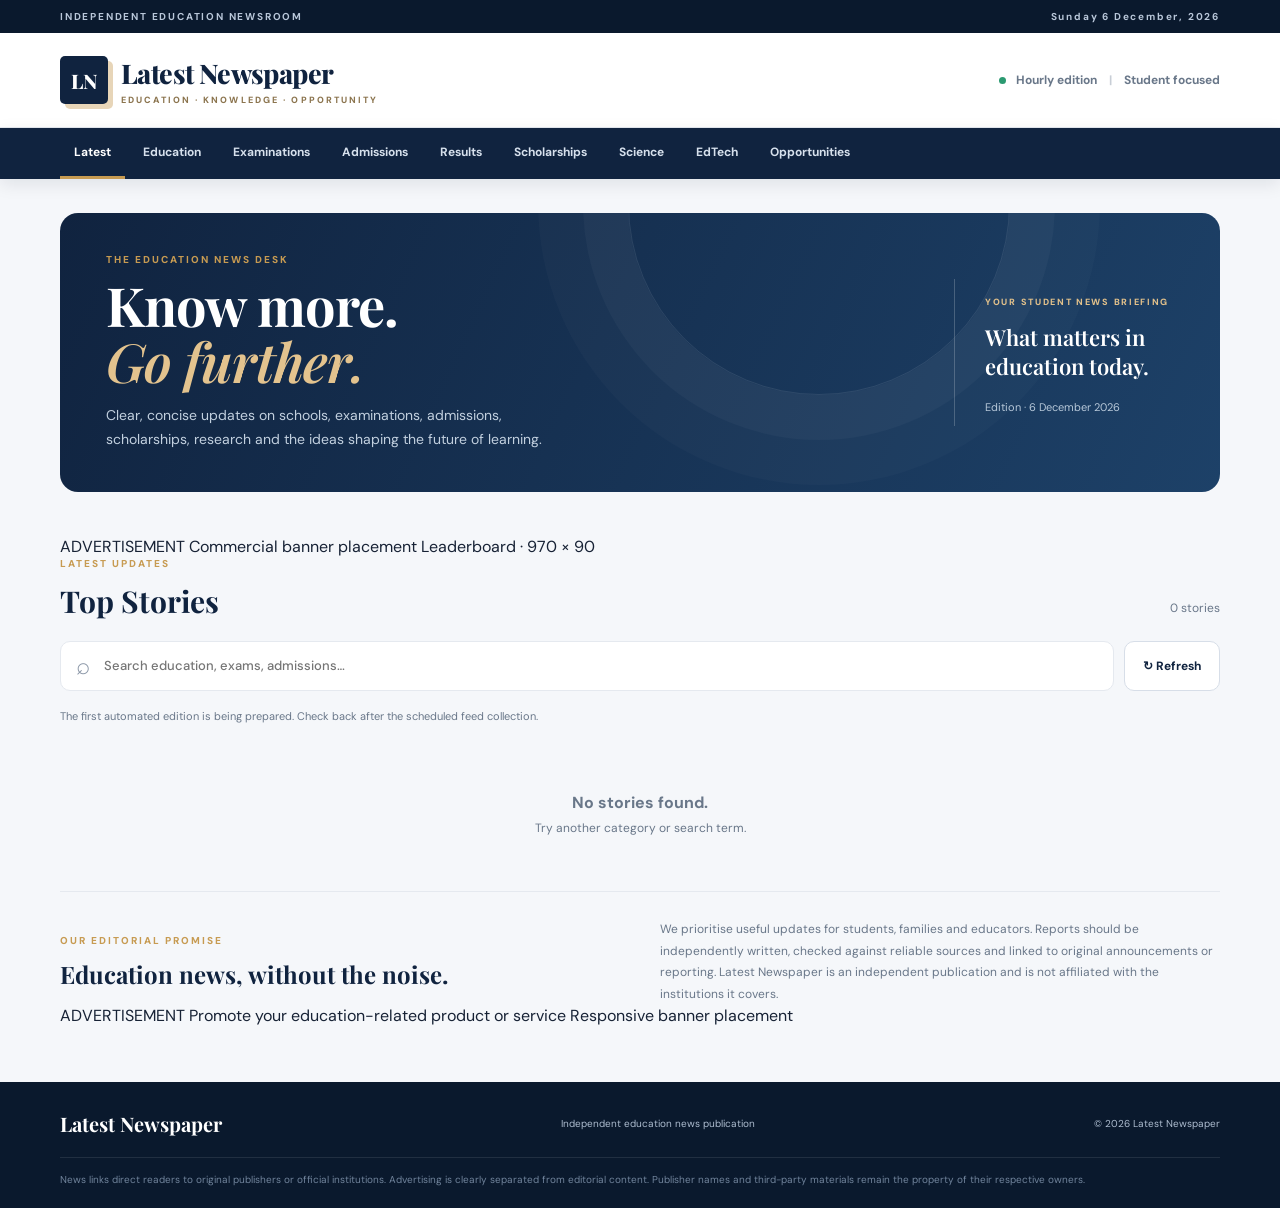
==== commit 2750e03e: "Redesign newspaper as education-first publication with ad inventory" ====
--- a/index.html
+++ b/index.html
@@ -4,57 +4,66 @@
   <meta charset="utf-8">
   <meta name="viewport" content="width=device-width,initial-scale=1">
   <meta name="theme-color" content="#10233f">
-  <meta name="description" content="Latest Newspaper — student-first education, examinations, science and current affairs.">
-  <title>Latest Newspaper | Knowledge Beyond Headlines</title>
+  <meta name="description" content="Latest Newspaper — independent coverage of education, examinations, admissions, scholarships, science and student opportunities.">
+  <title>Latest Newspaper | Education & Student News</title>
   <link rel="preconnect" href="https://fonts.googleapis.com">
   <link rel="preconnect" href="https://fonts.gstatic.com" crossorigin>
   <link href="https://fonts.googleapis.com/css2?family=DM+Sans:wght@400;500;600;700;800&family=Playfair+Display:wght@600;700;800&display=swap" rel="stylesheet">
   <link rel="stylesheet" href="./styles.css">
 </head>
 <body>
-  <div class="topline"><div class="wrap topline-inner"><span>THE STUDENT-FIRST NEWSROOM</span><span id="today"></span></div></div>
+  <div class="topline"><div class="wrap topline-inner"><span>INDEPENDENT EDUCATION NEWSROOM</span><span id="today"></span></div></div>
   <header class="masthead">
     <div class="wrap masthead-inner">
       <a class="brand" href="./" aria-label="Latest Newspaper home">
         <span class="brand-mark">LN</span>
-        <span><strong>Latest Newspaper</strong><small>KNOWLEDGE BEYOND HEADLINES</small></span>
+        <span><strong>Latest Newspaper</strong><small>EDUCATION · KNOWLEDGE · OPPORTUNITY</small></span>
       </a>
-      <div class="masthead-note"><span class="live-dot"></span> Updated hourly <span class="divider">|</span> Education first</div>
+      <div class="masthead-note"><span class="live-dot"></span> Hourly edition <span class="divider">|</span> Student focused</div>
     </div>
   </header>
   <nav class="nav">
     <div class="wrap nav-inner" id="categoryNav">
-      <button class="nav-link active" data-category="All">Top Stories</button>
+      <button class="nav-link active" data-category="All">Latest</button>
       <button class="nav-link" data-category="Education">Education</button>
       <button class="nav-link" data-category="Examinations">Examinations</button>
+      <button class="nav-link" data-category="Admissions">Admissions</button>
+      <button class="nav-link" data-category="Results">Results</button>
       <button class="nav-link" data-category="Scholarships">Scholarships</button>
       <button class="nav-link" data-category="Science">Science</button>
-      <button class="nav-link" data-category="Technology">Technology</button>
-      <button class="nav-link" data-category="National">India</button>
-      <button class="nav-link" data-category="International">World</button>
-      <button class="nav-link" data-category="Business">Business</button>
-      <button class="nav-link" data-category="Sports">Sports</button>
+      <button class="nav-link" data-category="Technology">EdTech</button>
+      <button class="nav-link" data-category="Student Opportunities">Opportunities</button>
     </div>
   </nav>
   <main class="wrap page">
     <section class="intro">
-      <div><p class="eyebrow">THE DAILY BRIEFING</p><h1>Stay informed.<br><em>Stay ahead.</em></h1><p class="intro-copy">A clearer view of education, opportunities, science and the events shaping tomorrow.</p></div>
-      <div class="intro-side"><span class="issue-label">YOUR DAILY KNOWLEDGE DESK</span><strong>News that helps<br>you move forward.</strong><span class="issue-date" id="editionDate"></span></div>
+      <div><p class="eyebrow">THE EDUCATION NEWS DESK</p><h1>Know more.<br><em>Go further.</em></h1><p class="intro-copy">Clear, concise updates on schools, examinations, admissions, scholarships, research and the ideas shaping the future of learning.</p></div>
+      <div class="intro-side"><span class="issue-label">YOUR STUDENT NEWS BRIEFING</span><strong>What matters in<br>education today.</strong><span class="issue-date" id="editionDate"></span></div>
     </section>
+
+    <aside class="ad-banner ad-leaderboard" aria-label="Advertisement">
+      <span class="ad-label">ADVERTISEMENT</span>
+      <span class="ad-placeholder">Commercial banner placement</span>
+      <span class="ad-dimensions">Leaderboard · 970 × 90</span>
+    </aside>
+
     <section class="tools">
-      <div class="section-heading"><div><p class="eyebrow">LATEST UPDATES</p><h2 id="sectionTitle">Top Stories</h2></div><span class="story-count" id="storyCount">Loading stories…</span></div>
-      <div class="search-row"><label class="searchbox"><span aria-hidden="true">⌕</span><input id="searchInput" type="search" placeholder="Search headlines, exams, scholarships…" autocomplete="off"></label><button id="refreshBtn" class="refresh-btn" type="button">↻ Refresh</button></div>
+      <div class="section-heading"><div><p class="eyebrow">LATEST UPDATES</p><h2 id="sectionTitle">Latest Education News</h2></div><span class="story-count" id="storyCount">Loading stories…</span></div>
+      <div class="search-row"><label class="searchbox"><span aria-hidden="true">⌕</span><input id="searchInput" type="search" placeholder="Search education, exams, admissions…" autocomplete="off"></label><button id="refreshBtn" class="refresh-btn" type="button">↻ Refresh</button></div>
     </section>
     <section id="status" class="status" aria-live="polite">Loading the latest edition…</section>
     <section id="newsGrid" class="news-grid" aria-live="polite"></section>
     <section id="emptyState" class="empty-state" hidden><strong>No stories found.</strong><span>Try another category or search term.</span></section>
-    <section class="study-promo">
-      <div class="promo-copy"><p class="eyebrow">FOR THE CLASSROOM AND THE EXAM HALL</p><h2>Make every study session count.</h2><p>Explore focused ICSE and ISC learning resources, revision support and subject-wise study material.</p><a href="https://studiessupport.in" target="_blank" rel="noopener noreferrer" class="promo-link">Explore StudiesSupport <span>↗</span></a></div>
-      <div class="promo-stamp"><span>STUDENT</span><strong>FIRST</strong><span>ALWAYS</span></div>
-    </section>
-    <section class="about-strip"><div><p class="eyebrow">OUR EDITORIAL PROMISE</p><h2>Useful information, clearly presented.</h2></div><p>Latest Newspaper prioritises education and student opportunities. Each sourced update links to its original publisher or official institution. We do not claim affiliation with the organisations we reference.</p></section>
+
+    <section class="about-strip"><div><p class="eyebrow">OUR EDITORIAL PROMISE</p><h2>Education news, without the noise.</h2></div><p>We prioritise useful updates for students, families and educators. Reports should be independently written, checked against reliable sources and linked to original announcements or reporting. Latest Newspaper is an independent publication and is not affiliated with the institutions it covers.</p></section>
+
+    <aside class="ad-banner ad-footer" aria-label="Advertisement">
+      <span class="ad-label">ADVERTISEMENT</span>
+      <span class="ad-placeholder">Promote your education-related product or service</span>
+      <span class="ad-dimensions">Responsive banner placement</span>
+    </aside>
   </main>
-  <footer><div class="wrap footer-inner"><a class="footer-brand" href="./">Latest Newspaper</a><span>Independent student-first news project</span><span>© <span id="year"></span> Latest Newspaper</span></div><div class="wrap footer-note">Publisher names and article links belong to their respective owners. Headlines are displayed for discovery; follow the source link for the original report.</div></footer>
+  <footer><div class="wrap footer-inner"><a class="footer-brand" href="./">Latest Newspaper</a><span>Independent education news publication</span><span>© <span id="year"></span> Latest Newspaper</span></div><div class="wrap footer-note">News links direct readers to original publishers or official institutions. Advertising is clearly separated from editorial content. Publisher names and third-party materials remain the property of their respective owners.</div></footer>
   <script src="./index.js" defer></script>
 </body>
 </html>
--- a/styles.css
+++ b/styles.css
@@ -0,0 +1 @@
+:root{--navy:#10233f;--navy2:#18375d;--ink:#172235;--muted:#697789;--line:#e5e9ef;--paper:#f5f7fa;--gold:#c79b52;--white:#fff;--radius:18px}*{box-sizing:border-box}html{scroll-behavior:smooth}body{margin:0;background:var(--paper);color:var(--ink);font-family:"DM Sans",sans-serif}.wrap{width:min(1160px,calc(100% - 40px));margin:auto}.topline{background:#0a192d;color:#b9c7d9;font-size:10px;letter-spacing:1.8px;font-weight:700}.topline-inner{display:flex;justify-content:space-between;padding:10px 0}.masthead{background:#fff;border-bottom:1px solid var(--line)}.masthead-inner{min-height:94px;display:flex;align-items:center;justify-content:space-between}.brand{display:flex;align-items:center;gap:13px;text-decoration:none;color:var(--navy)}.brand-mark{height:48px;width:48px;background:var(--navy);color:#fff;display:grid;place-items:center;font-family:"Playfair Display",serif;font-size:20px;font-weight:800;border-radius:5px;box-shadow:5px 5px 0 #e7d5b8}.brand strong{display:block;font:800 27px "Playfair Display",serif;letter-spacing:-.6px}.brand small{display:block;margin-top:3px;color:#8b744e;font-size:9px;letter-spacing:2.1px;font-weight:800}.masthead-note{font-size:12px;color:var(--muted);font-weight:700}.live-dot{display:inline-block;width:7px;height:7px;background:#2b9a71;border-radius:50%;margin-right:7px}.divider{padding:0 9px;color:#c8ced6}.nav{background:var(--navy);position:sticky;top:0;z-index:20;box-shadow:0 5px 18px #0a192d18}.nav-inner{display:flex;gap:4px;overflow:auto;scrollbar-width:none}.nav-inner::-webkit-scrollbar{display:none}.nav-link{flex:none;background:transparent;color:#d6e0ec;border:0;padding:16px 14px;font:700 12px "DM Sans",sans-serif;cursor:pointer;border-bottom:3px solid transparent}.nav-link:hover,.nav-link.active{color:#fff;border-bottom-color:var(--gold)}.page{padding-bottom:56px}.intro{margin:34px 0 44px;background:linear-gradient(115deg,#10233f,#1d4168);color:#fff;min-height:260px;padding:40px 46px;display:flex;justify-content:space-between;align-items:center;border-radius:var(--radius);overflow:hidden;position:relative}.intro:after{content:"";position:absolute;width:380px;height:380px;border:1px solid #ffffff18;border-radius:50%;right:210px;top:-200px;box-shadow:0 0 0 45px #ffffff08,0 0 0 90px #ffffff05}.eyebrow{font-size:10px;letter-spacing:2px;font-weight:800;color:var(--gold);margin:0 0 11px}.intro h1{font:700 clamp(36px,5vw,54px)/1.04 "Playfair Display",serif;margin:0;letter-spacing:-1px}.intro h1 em{color:#e3c38e;font-weight:600}.intro-copy{color:#c2d0df;font-size:14px;max-width:440px;line-height:1.7;margin:15px 0 0}.intro-side{z-index:1;border-left:1px solid #ffffff35;padding:10px 0 10px 30px;min-width:220px}.issue-label{font-size:9px;letter-spacing:1.7px;color:#e2c18b;font-weight:800}.intro-side strong{display:block;font:600 22px/1.35 "Playfair Display",serif;margin:13px 0}.issue-date{font-size:11px;color:#b7c8d9}.tools{margin-bottom:18px}.section-heading{display:flex;align-items:end;justify-content:space-between}.section-heading h2,.about-strip h2{font:700 30px "Playfair Display",serif;margin:0;color:var(--navy)}.story-count{font-size:12px;color:var(--muted);padding-bottom:5px}.search-row{display:flex;gap:10px;margin-top:20px}.searchbox{display:flex;align-items:center;gap:12px;background:#fff;border:1px solid var(--line);border-radius:10px;padding:0 15px;flex:1;color:#8b97a7}.searchbox span{font-size:24px}.searchbox input{border:0;outline:0;width:100%;height:48px;font:500 13px "DM Sans",sans-serif;color:var(--ink);background:transparent}.refresh-btn{border:1px solid #d7dee8;background:#fff;color:var(--navy);border-radius:10px;padding:0 18px;font:700 12px "DM Sans",sans-serif;cursor:pointer}.refresh-btn:hover{background:var(--navy);color:#fff}.status{font-size:11px;color:var(--muted);margin:14px 0}.news-grid{display:grid;grid-template-columns:repeat(3,1fr);gap:17px}.news-card{background:#fff;border:1px solid var(--line);border-radius:14px;padding:22px;min-height:218px;display:flex;flex-direction:column;transition:transform .2s,box-shadow .2s}.news-card:hover{transform:translateY(-3px);box-shadow:0 12px 28px #15294310}.news-card.featured{grid-column:span 2;background:#fffdf9;border-color:#e8ddcb}.card-meta{display:flex;justify-content:space-between;gap:10px;align-items:center;margin-bottom:15px}.tag{font-size:9px;letter-spacing:1.1px;text-transform:uppercase;font-weight:800;color:#8a6737;background:#f5eddf;padding:6px 8px;border-radius:4px}.date{font-size:10px;color:#8994a2}.news-card h3{font:700 19px/1.35 "Playfair Display",serif;color:var(--navy);margin:0 0 12px}.news-card.featured h3{font-size:25px;max-width:650px}.summary{font-size:12px;line-height:1.65;color:#647184;margin:0 0 20px}.card-bottom{margin-top:auto;display:flex;justify-content:space-between;align-items:center;gap:12px}.source{font-size:10px;color:#8b96a4;font-weight:700}.read-link{font-size:11px;color:#1b4d7c;font-weight:800;text-decoration:none}.read-link:hover{text-decoration:underline}.empty-state{padding:55px 20px;text-align:center;color:var(--muted)}.empty-state strong,.empty-state span{display:block}.empty-state span{font-size:12px;margin-top:7px}.study-promo{margin:55px 0 45px;background:#e9eef4;border-radius:var(--radius);padding:34px 40px;display:flex;align-items:center;justify-content:space-between;overflow:hidden}.promo-copy{max-width:640px}.promo-copy h2{font:700 29px "Playfair Display",serif;color:var(--navy);margin:0 0 10px}.promo-copy>p:not(.eyebrow){font-size:13px;line-height:1.7;color:#647184;margin:0 0 18px}.promo-link{display:inline-flex;gap:12px;align-items:center;background:var(--navy);color:#fff;text-decoration:none;padding:12px 17px;border-radius:7px;font-size:12px;font-weight:800}.promo-link:hover{background:#244c78}.promo-stamp{width:126px;height:126px;border:1px solid #b8c5d3;border-radius:50%;display:flex;flex-direction:column;align-items:center;justify-content:center;color:#8a6737;transform:rotate(-12deg);flex:none}.promo-stamp strong{font:800 25px "Playfair Display",serif;color:var(--navy)}.promo-stamp span{font-size:8px;letter-spacing:2px;font-weight:800}.about-strip{border-top:1px solid var(--line);padding-top:27px;display:grid;grid-template-columns:1fr 1fr;gap:40px;align-items:center}.about-strip h2{font-size:24px}.about-strip>p{font-size:12px;line-height:1.8;color:var(--muted);margin:0}footer{background:#0a192d;color:#aebdd0;padding:28px 0 20px}.footer-inner{display:flex;justify-content:space-between;align-items:center;gap:15px}.footer-brand{font:700 20px "Playfair Display",serif;color:#fff;text-decoration:none}.footer-inner span{font-size:10px}.footer-note{font-size:10px;line-height:1.6;color:#71849c;border-top:1px solid #ffffff18;margin-top:20px;padding-top:14px}@media(max-width:800px){.news-grid{grid-template-columns:repeat(2,1fr)}.intro{padding:32px}.intro-side{min-width:175px;padding-left:20px}.masthead-note{font-size:10px}.brand strong{font-size:23px}}@media(max-width:580px){.wrap{width:min(100% - 28px,1160px)}.topline-inner{font-size:8px;letter-spacing:1px}.masthead-inner{min-height:78px}.brand-mark{height:40px;width:40px}.brand strong{font-size:19px}.brand small{font-size:7px;letter-spacing:1.4px}.masthead-note{font-size:0}.masthead-note .live-dot{font-size:0}.divider{display:none}.nav-link{padding:14px 11px;font-size:11px}.intro{display:block;margin:22px 0 32px;padding:29px 24px}.intro h1{font-size:39px}.intro-side{border-left:0;border-top:1px solid #ffffff35;margin-top:23px;padding:17px 0 0;min-width:0}.intro-side strong{font-size:18px;margin:7px 0}.section-heading h2{font-size:26px}.story-count{font-size:10px}.searchbox input{height:44px;font-size:11px}.refresh-btn{padding:0 12px}.news-grid{grid-template-columns:1fr;gap:12px}.news-card,.news-card.featured{grid-column:auto;min-height:0;padding:19px}.news-card.featured h3{font-size:21px}.study-promo{margin:38px 0;padding:25px 22px}.promo-stamp{width:82px;height:82px}.promo-stamp strong{font-size:17px}.promo-stamp span{font-size:6px}.promo-copy h2{font-size:23px}.about-strip{grid-template-columns:1fr;gap:12px}.footer-inner{flex-wrap:wrap}.footer-inner span{width:100%}}
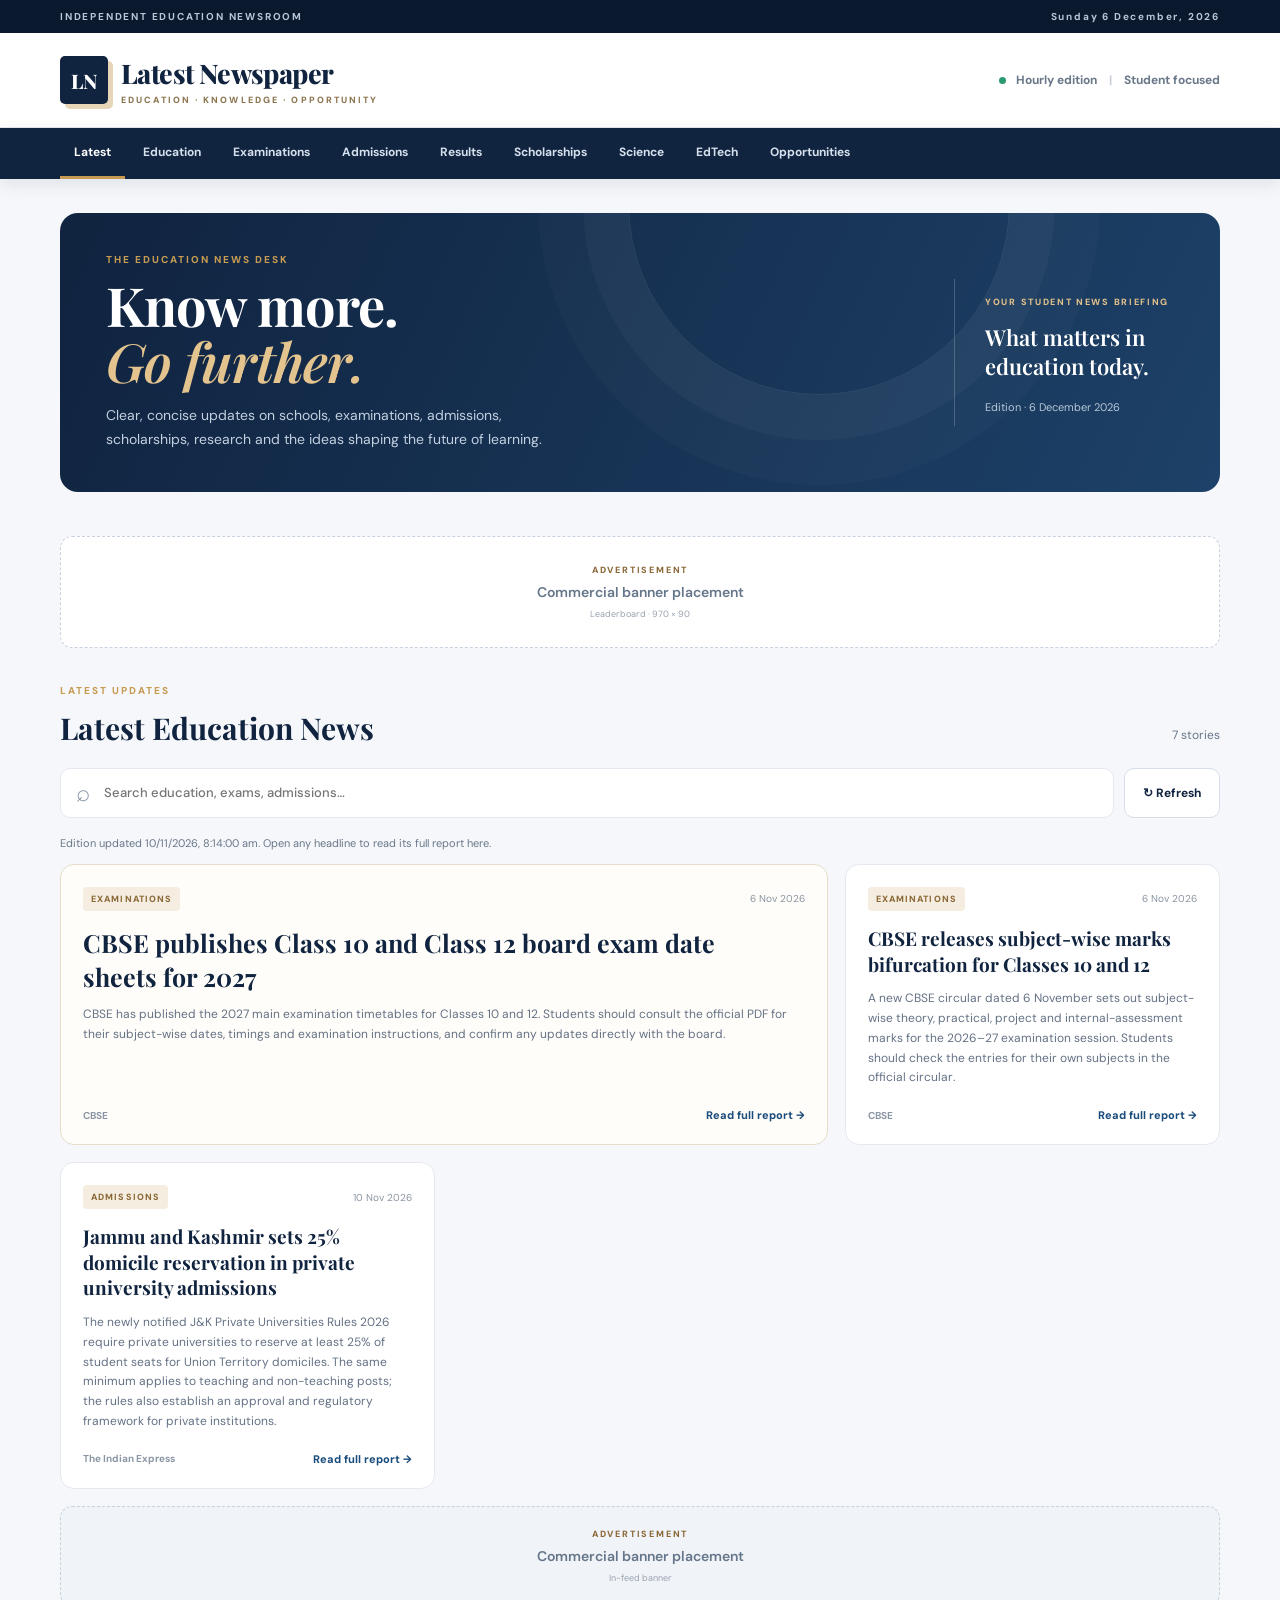
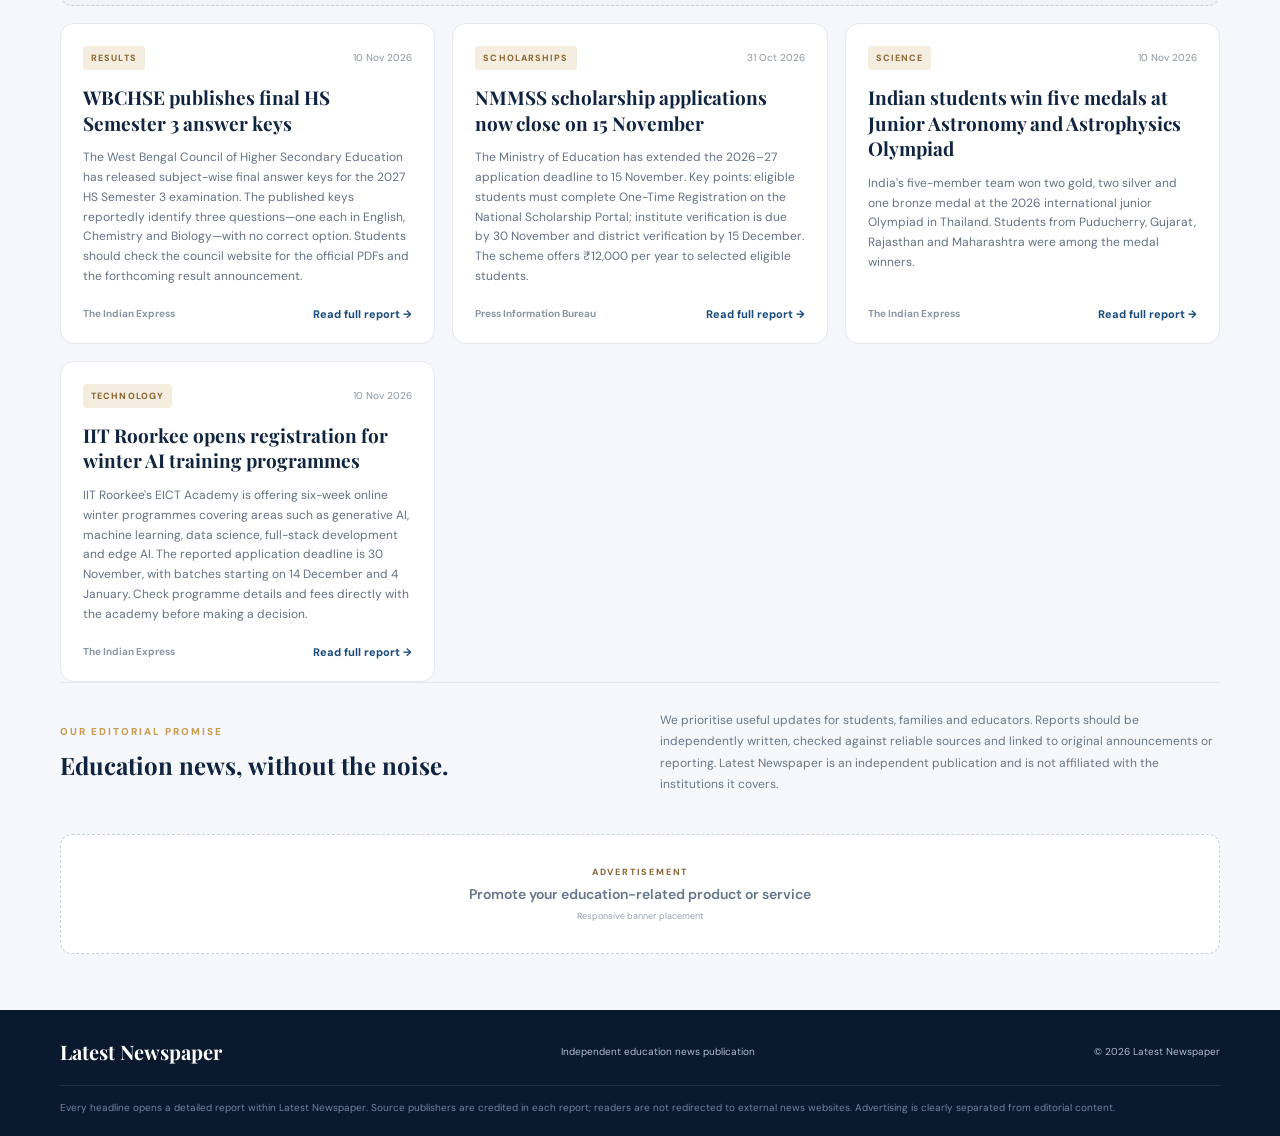
==== commit 9c88b979: "fix: clarify all reports open within Latest Newspaper" ====
--- a/index.html
+++ b/index.html
@@ -63,7 +63,7 @@
       <span class="ad-dimensions">Responsive banner placement</span>
     </aside>
   </main>
-  <footer><div class="wrap footer-inner"><a class="footer-brand" href="./">Latest Newspaper</a><span>Independent education news publication</span><span>© <span id="year"></span> Latest Newspaper</span></div><div class="wrap footer-note">News links direct readers to original publishers or official institutions. Advertising is clearly separated from editorial content. Publisher names and third-party materials remain the property of their respective owners.</div></footer>
+  <footer><div class="wrap footer-inner"><a class="footer-brand" href="./">Latest Newspaper</a><span>Independent education news publication</span><span>© <span id="year"></span> Latest Newspaper</span></div><div class="wrap footer-note">Every headline opens a detailed report within Latest Newspaper. Source publishers are credited in each report; readers are not redirected to external news websites. Advertising is clearly separated from editorial content.</div></footer>
   <script src="./index.js" defer></script>
 </body>
 </html>
--- a/styles.css
+++ b/styles.css
@@ -1 +1,11 @@
-:root{--navy:#10233f;--navy2:#18375d;--ink:#172235;--muted:#697789;--line:#e5e9ef;--paper:#f5f7fa;--gold:#c79b52;--white:#fff;--radius:18px}*{box-sizing:border-box}html{scroll-behavior:smooth}body{margin:0;background:var(--paper);color:var(--ink);font-family:"DM Sans",sans-serif}.wrap{width:min(1160px,calc(100% - 40px));margin:auto}.topline{background:#0a192d;color:#b9c7d9;font-size:10px;letter-spacing:1.8px;font-weight:700}.topline-inner{display:flex;justify-content:space-between;padding:10px 0}.masthead{background:#fff;border-bottom:1px solid var(--line)}.masthead-inner{min-height:94px;display:flex;align-items:center;justify-content:space-between}.brand{display:flex;align-items:center;gap:13px;text-decoration:none;color:var(--navy)}.brand-mark{height:48px;width:48px;background:var(--navy);color:#fff;display:grid;place-items:center;font-family:"Playfair Display",serif;font-size:20px;font-weight:800;border-radius:5px;box-shadow:5px 5px 0 #e7d5b8}.brand strong{display:block;font:800 27px "Playfair Display",serif;letter-spacing:-.6px}.brand small{display:block;margin-top:3px;color:#8b744e;font-size:9px;letter-spacing:2.1px;font-weight:800}.masthead-note{font-size:12px;color:var(--muted);font-weight:700}.live-dot{display:inline-block;width:7px;height:7px;background:#2b9a71;border-radius:50%;margin-right:7px}.divider{padding:0 9px;color:#c8ced6}.nav{background:var(--navy);position:sticky;top:0;z-index:20;box-shadow:0 5px 18px #0a192d18}.nav-inner{display:flex;gap:4px;overflow:auto;scrollbar-width:none}.nav-inner::-webkit-scrollbar{display:none}.nav-link{flex:none;background:transparent;color:#d6e0ec;border:0;padding:16px 14px;font:700 12px "DM Sans",sans-serif;cursor:pointer;border-bottom:3px solid transparent}.nav-link:hover,.nav-link.active{color:#fff;border-bottom-color:var(--gold)}.page{padding-bottom:56px}.intro{margin:34px 0 44px;background:linear-gradient(115deg,#10233f,#1d4168);color:#fff;min-height:260px;padding:40px 46px;display:flex;justify-content:space-between;align-items:center;border-radius:var(--radius);overflow:hidden;position:relative}.intro:after{content:"";position:absolute;width:380px;height:380px;border:1px solid #ffffff18;border-radius:50%;right:210px;top:-200px;box-shadow:0 0 0 45px #ffffff08,0 0 0 90px #ffffff05}.eyebrow{font-size:10px;letter-spacing:2px;font-weight:800;color:var(--gold);margin:0 0 11px}.intro h1{font:700 clamp(36px,5vw,54px)/1.04 "Playfair Display",serif;margin:0;letter-spacing:-1px}.intro h1 em{color:#e3c38e;font-weight:600}.intro-copy{color:#c2d0df;font-size:14px;max-width:440px;line-height:1.7;margin:15px 0 0}.intro-side{z-index:1;border-left:1px solid #ffffff35;padding:10px 0 10px 30px;min-width:220px}.issue-label{font-size:9px;letter-spacing:1.7px;color:#e2c18b;font-weight:800}.intro-side strong{display:block;font:600 22px/1.35 "Playfair Display",serif;margin:13px 0}.issue-date{font-size:11px;color:#b7c8d9}.tools{margin-bottom:18px}.section-heading{display:flex;align-items:end;justify-content:space-between}.section-heading h2,.about-strip h2{font:700 30px "Playfair Display",serif;margin:0;color:var(--navy)}.story-count{font-size:12px;color:var(--muted);padding-bottom:5px}.search-row{display:flex;gap:10px;margin-top:20px}.searchbox{display:flex;align-items:center;gap:12px;background:#fff;border:1px solid var(--line);border-radius:10px;padding:0 15px;flex:1;color:#8b97a7}.searchbox span{font-size:24px}.searchbox input{border:0;outline:0;width:100%;height:48px;font:500 13px "DM Sans",sans-serif;color:var(--ink);background:transparent}.refresh-btn{border:1px solid #d7dee8;background:#fff;color:var(--navy);border-radius:10px;padding:0 18px;font:700 12px "DM Sans",sans-serif;cursor:pointer}.refresh-btn:hover{background:var(--navy);color:#fff}.status{font-size:11px;color:var(--muted);margin:14px 0}.news-grid{display:grid;grid-template-columns:repeat(3,1fr);gap:17px}.news-card{background:#fff;border:1px solid var(--line);border-radius:14px;padding:22px;min-height:218px;display:flex;flex-direction:column;transition:transform .2s,box-shadow .2s}.news-card:hover{transform:translateY(-3px);box-shadow:0 12px 28px #15294310}.news-card.featured{grid-column:span 2;background:#fffdf9;border-color:#e8ddcb}.card-meta{display:flex;justify-content:space-between;gap:10px;align-items:center;margin-bottom:15px}.tag{font-size:9px;letter-spacing:1.1px;text-transform:uppercase;font-weight:800;color:#8a6737;background:#f5eddf;padding:6px 8px;border-radius:4px}.date{font-size:10px;color:#8994a2}.news-card h3{font:700 19px/1.35 "Playfair Display",serif;color:var(--navy);margin:0 0 12px}.news-card.featured h3{font-size:25px;max-width:650px}.summary{font-size:12px;line-height:1.65;color:#647184;margin:0 0 20px}.card-bottom{margin-top:auto;display:flex;justify-content:space-between;align-items:center;gap:12px}.source{font-size:10px;color:#8b96a4;font-weight:700}.read-link{font-size:11px;color:#1b4d7c;font-weight:800;text-decoration:none}.read-link:hover{text-decoration:underline}.empty-state{padding:55px 20px;text-align:center;color:var(--muted)}.empty-state strong,.empty-state span{display:block}.empty-state span{font-size:12px;margin-top:7px}.study-promo{margin:55px 0 45px;background:#e9eef4;border-radius:var(--radius);padding:34px 40px;display:flex;align-items:center;justify-content:space-between;overflow:hidden}.promo-copy{max-width:640px}.promo-copy h2{font:700 29px "Playfair Display",serif;color:var(--navy);margin:0 0 10px}.promo-copy>p:not(.eyebrow){font-size:13px;line-height:1.7;color:#647184;margin:0 0 18px}.promo-link{display:inline-flex;gap:12px;align-items:center;background:var(--navy);color:#fff;text-decoration:none;padding:12px 17px;border-radius:7px;font-size:12px;font-weight:800}.promo-link:hover{background:#244c78}.promo-stamp{width:126px;height:126px;border:1px solid #b8c5d3;border-radius:50%;display:flex;flex-direction:column;align-items:center;justify-content:center;color:#8a6737;transform:rotate(-12deg);flex:none}.promo-stamp strong{font:800 25px "Playfair Display",serif;color:var(--navy)}.promo-stamp span{font-size:8px;letter-spacing:2px;font-weight:800}.about-strip{border-top:1px solid var(--line);padding-top:27px;display:grid;grid-template-columns:1fr 1fr;gap:40px;align-items:center}.about-strip h2{font-size:24px}.about-strip>p{font-size:12px;line-height:1.8;color:var(--muted);margin:0}footer{background:#0a192d;color:#aebdd0;padding:28px 0 20px}.footer-inner{display:flex;justify-content:space-between;align-items:center;gap:15px}.footer-brand{font:700 20px "Playfair Display",serif;color:#fff;text-decoration:none}.footer-inner span{font-size:10px}.footer-note{font-size:10px;line-height:1.6;color:#71849c;border-top:1px solid #ffffff18;margin-top:20px;padding-top:14px}@media(max-width:800px){.news-grid{grid-template-columns:repeat(2,1fr)}.intro{padding:32px}.intro-side{min-width:175px;padding-left:20px}.masthead-note{font-size:10px}.brand strong{font-size:23px}}@media(max-width:580px){.wrap{width:min(100% - 28px,1160px)}.topline-inner{font-size:8px;letter-spacing:1px}.masthead-inner{min-height:78px}.brand-mark{height:40px;width:40px}.brand strong{font-size:19px}.brand small{font-size:7px;letter-spacing:1.4px}.masthead-note{font-size:0}.masthead-note .live-dot{font-size:0}.divider{display:none}.nav-link{padding:14px 11px;font-size:11px}.intro{display:block;margin:22px 0 32px;padding:29px 24px}.intro h1{font-size:39px}.intro-side{border-left:0;border-top:1px solid #ffffff35;margin-top:23px;padding:17px 0 0;min-width:0}.intro-side strong{font-size:18px;margin:7px 0}.section-heading h2{font-size:26px}.story-count{font-size:10px}.searchbox input{height:44px;font-size:11px}.refresh-btn{padding:0 12px}.news-grid{grid-template-columns:1fr;gap:12px}.news-card,.news-card.featured{grid-column:auto;min-height:0;padding:19px}.news-card.featured h3{font-size:21px}.study-promo{margin:38px 0;padding:25px 22px}.promo-stamp{width:82px;height:82px}.promo-stamp strong{font-size:17px}.promo-stamp span{font-size:6px}.promo-copy h2{font-size:23px}.about-strip{grid-template-columns:1fr;gap:12px}.footer-inner{flex-wrap:wrap}.footer-inner span{width:100%}}+:root{--navy:#10233f;--navy2:#18375d;--ink:#172235;--muted:#697789;--line:#e5e9ef;--paper:#f5f7fa;--gold:#c79b52;--white:#fff;--radius:18px}*{box-sizing:border-box}html{scroll-behavior:smooth}body{margin:0;background:var(--paper);color:var(--ink);font-family:"DM Sans",sans-serif}.wrap{width:min(1160px,calc(100% - 40px));margin:auto}.topline{background:#0a192d;color:#b9c7d9;font-size:10px;letter-spacing:1.8px;font-weight:700}.topline-inner{display:flex;justify-content:space-between;padding:10px 0}.masthead{background:#fff;border-bottom:1px solid var(--line)}.masthead-inner{min-height:94px;display:flex;align-items:center;justify-content:space-between}.brand{display:flex;align-items:center;gap:13px;text-decoration:none;color:var(--navy)}.brand-mark{height:48px;width:48px;background:var(--navy);color:#fff;display:grid;place-items:center;font-family:"Playfair Display",serif;font-size:20px;font-weight:800;border-radius:5px;box-shadow:5px 5px 0 #e7d5b8}.brand strong{display:block;font:800 27px "Playfair Display",serif;letter-spacing:-.6px}.brand small{display:block;margin-top:3px;color:#8b744e;font-size:9px;letter-spacing:2.1px;font-weight:800}.masthead-note{font-size:12px;color:var(--muted);font-weight:700}.live-dot{display:inline-block;width:7px;height:7px;background:#2b9a71;border-radius:50%;margin-right:7px}.divider{padding:0 9px;color:#c8ced6}.nav{background:var(--navy);position:sticky;top:0;z-index:20;box-shadow:0 5px 18px #0a192d18}.nav-inner{display:flex;gap:4px;overflow:auto;scrollbar-width:none}.nav-inner::-webkit-scrollbar{display:none}.nav-link{flex:none;background:transparent;color:#d6e0ec;border:0;padding:16px 14px;font:700 12px "DM Sans",sans-serif;cursor:pointer;border-bottom:3px solid transparent}.nav-link:hover,.nav-link.active{color:#fff;border-bottom-color:var(--gold)}.page{padding-bottom:56px}.intro{margin:34px 0 44px;background:linear-gradient(115deg,#10233f,#1d4168);color:#fff;min-height:260px;padding:40px 46px;display:flex;justify-content:space-between;align-items:center;border-radius:var(--radius);overflow:hidden;position:relative}.intro:after{content:"";position:absolute;width:380px;height:380px;border:1px solid #ffffff18;border-radius:50%;right:210px;top:-200px;box-shadow:0 0 0 45px #ffffff08,0 0 0 90px #ffffff05}.eyebrow{font-size:10px;letter-spacing:2px;font-weight:800;color:var(--gold);margin:0 0 11px}.intro h1{font:700 clamp(36px,5vw,54px)/1.04 "Playfair Display",serif;margin:0;letter-spacing:-1px}.intro h1 em{color:#e3c38e;font-weight:600}.intro-copy{color:#c2d0df;font-size:14px;max-width:440px;line-height:1.7;margin:15px 0 0}.intro-side{z-index:1;border-left:1px solid #ffffff35;padding:10px 0 10px 30px;min-width:220px}.issue-label{font-size:9px;letter-spacing:1.7px;color:#e2c18b;font-weight:800}.intro-side strong{display:block;font:600 22px/1.35 "Playfair Display",serif;margin:13px 0}.issue-date{font-size:11px;color:#b7c8d9}.tools{margin-bottom:18px}.section-heading{display:flex;align-items:end;justify-content:space-between}.section-heading h2,.about-strip h2{font:700 30px "Playfair Display",serif;margin:0;color:var(--navy)}.story-count{font-size:12px;color:var(--muted);padding-bottom:5px}.search-row{display:flex;gap:10px;margin-top:20px}.searchbox{display:flex;align-items:center;gap:12px;background:#fff;border:1px solid var(--line);border-radius:10px;padding:0 15px;flex:1;color:#8b97a7}.searchbox span{font-size:24px}.searchbox input{border:0;outline:0;width:100%;height:48px;font:500 13px "DM Sans",sans-serif;color:var(--ink);background:transparent}.refresh-btn{border:1px solid #d7dee8;background:#fff;color:var(--navy);border-radius:10px;padding:0 18px;font:700 12px "DM Sans",sans-serif;cursor:pointer}.refresh-btn:hover{background:var(--navy);color:#fff}.status{font-size:11px;color:var(--muted);margin:14px 0}.news-grid{display:grid;grid-template-columns:repeat(3,1fr);gap:17px}.news-card{background:#fff;border:1px solid var(--line);border-radius:14px;padding:22px;min-height:218px;display:flex;flex-direction:column;transition:transform .2s,box-shadow .2s}.news-card:hover{transform:translateY(-3px);box-shadow:0 12px 28px #15294310}.news-card.featured{grid-column:span 2;background:#fffdf9;border-color:#e8ddcb}.card-meta{display:flex;justify-content:space-between;gap:10px;align-items:center;margin-bottom:15px}.tag{font-size:9px;letter-spacing:1.1px;text-transform:uppercase;font-weight:800;color:#8a6737;background:#f5eddf;padding:6px 8px;border-radius:4px}.date{font-size:10px;color:#8994a2}.news-card h3{font:700 19px/1.35 "Playfair Display",serif;color:var(--navy);margin:0 0 12px}.news-card.featured h3{font-size:25px;max-width:650px}.summary{font-size:12px;line-height:1.65;color:#647184;margin:0 0 20px}.card-bottom{margin-top:auto;display:flex;justify-content:space-between;align-items:center;gap:12px}.source{font-size:10px;color:#8b96a4;font-weight:700}.read-link{font-size:11px;color:#1b4d7c;font-weight:800;text-decoration:none}.read-link:hover{text-decoration:underline}.empty-state{padding:55px 20px;text-align:center;color:var(--muted)}.empty-state strong,.empty-state span{display:block}.empty-state span{font-size:12px;margin-top:7px}.study-promo{margin:55px 0 45px;background:#e9eef4;border-radius:var(--radius);padding:34px 40px;display:flex;align-items:center;justify-content:space-between;overflow:hidden}.promo-copy{max-width:640px}.promo-copy h2{font:700 29px "Playfair Display",serif;color:var(--navy);margin:0 0 10px}.promo-copy>p:not(.eyebrow){font-size:13px;line-height:1.7;color:#647184;margin:0 0 18px}.promo-link{display:inline-flex;gap:12px;align-items:center;background:var(--navy);color:#fff;text-decoration:none;padding:12px 17px;border-radius:7px;font-size:12px;font-weight:800}.promo-link:hover{background:#244c78}.promo-stamp{width:126px;height:126px;border:1px solid #b8c5d3;border-radius:50%;display:flex;flex-direction:column;align-items:center;justify-content:center;color:#8a6737;transform:rotate(-12deg);flex:none}.promo-stamp strong{font:800 25px "Playfair Display",serif;color:var(--navy)}.promo-stamp span{font-size:8px;letter-spacing:2px;font-weight:800}.about-strip{border-top:1px solid var(--line);padding-top:27px;display:grid;grid-template-columns:1fr 1fr;gap:40px;align-items:center}.about-strip h2{font-size:24px}.about-strip>p{font-size:12px;line-height:1.8;color:var(--muted);margin:0}footer{background:#0a192d;color:#aebdd0;padding:28px 0 20px}.footer-inner{display:flex;justify-content:space-between;align-items:center;gap:15px}.footer-brand{font:700 20px "Playfair Display",serif;color:#fff;text-decoration:none}.footer-inner span{font-size:10px}.footer-note{font-size:10px;line-height:1.6;color:#71849c;border-top:1px solid #ffffff18;margin-top:20px;padding-top:14px}@media(max-width:800px){.news-grid{grid-template-columns:repeat(2,1fr)}.intro{padding:32px}.intro-side{min-width:175px;padding-left:20px}.masthead-note{font-size:10px}.brand strong{font-size:23px}}@media(max-width:580px){.wrap{width:min(100% - 28px,1160px)}.topline-inner{font-size:8px;letter-spacing:1px}.masthead-inner{min-height:78px}.brand-mark{height:40px;width:40px}.brand strong{font-size:19px}.brand small{font-size:7px;letter-spacing:1.4px}.masthead-note{font-size:0}.masthead-note .live-dot{font-size:0}.divider{display:none}.nav-link{padding:14px 11px;font-size:11px}.intro{display:block;margin:22px 0 32px;padding:29px 24px}.intro h1{font-size:39px}.intro-side{border-left:0;border-top:1px solid #ffffff35;margin-top:23px;padding:17px 0 0;min-width:0}.intro-side strong{font-size:18px;margin:7px 0}.section-heading h2{font-size:26px}.story-count{font-size:10px}.searchbox input{height:44px;font-size:11px}.refresh-btn{padding:0 12px}.news-grid{grid-template-columns:1fr;gap:12px}.news-card,.news-card.featured{grid-column:auto;min-height:0;padding:19px}.news-card.featured h3{font-size:21px}.study-promo{margin:38px 0;padding:25px 22px}.promo-stamp{width:82px;height:82px}.promo-stamp strong{font-size:17px}.promo-stamp span{font-size:6px}.promo-copy h2{font-size:23px}.about-strip{grid-template-columns:1fr;gap:12px}.footer-inner{flex-wrap:wrap}.footer-inner span{width:100%}}
+
+/* Commercial advertising inventory */
+.ad-banner{position:relative;display:flex;min-height:104px;align-items:center;justify-content:center;flex-direction:column;gap:7px;padding:18px 22px;margin:22px 0;background:#fff;border:1px dashed #c8d1dc;border-radius:12px;text-align:center;color:#66758a}
+.ad-label{font-size:9px;letter-spacing:1.8px;font-weight:800;color:#8a6737}
+.ad-placeholder{font:600 14px "DM Sans",sans-serif;color:#65758a}
+.ad-dimensions{font-size:9px;color:#98a2af}
+.ad-leaderboard{min-height:112px;margin:0 0 36px}
+.ad-footer{min-height:120px;margin:38px 0 0}
+.ad-infeed{grid-column:1/-1;min-height:100px;margin:0;background:#f0f3f7}
+@media(max-width:580px){.ad-banner{min-height:88px;padding:14px}.ad-leaderboard{margin-bottom:28px}.ad-infeed{min-height:86px}.ad-footer{margin-top:28px}}
